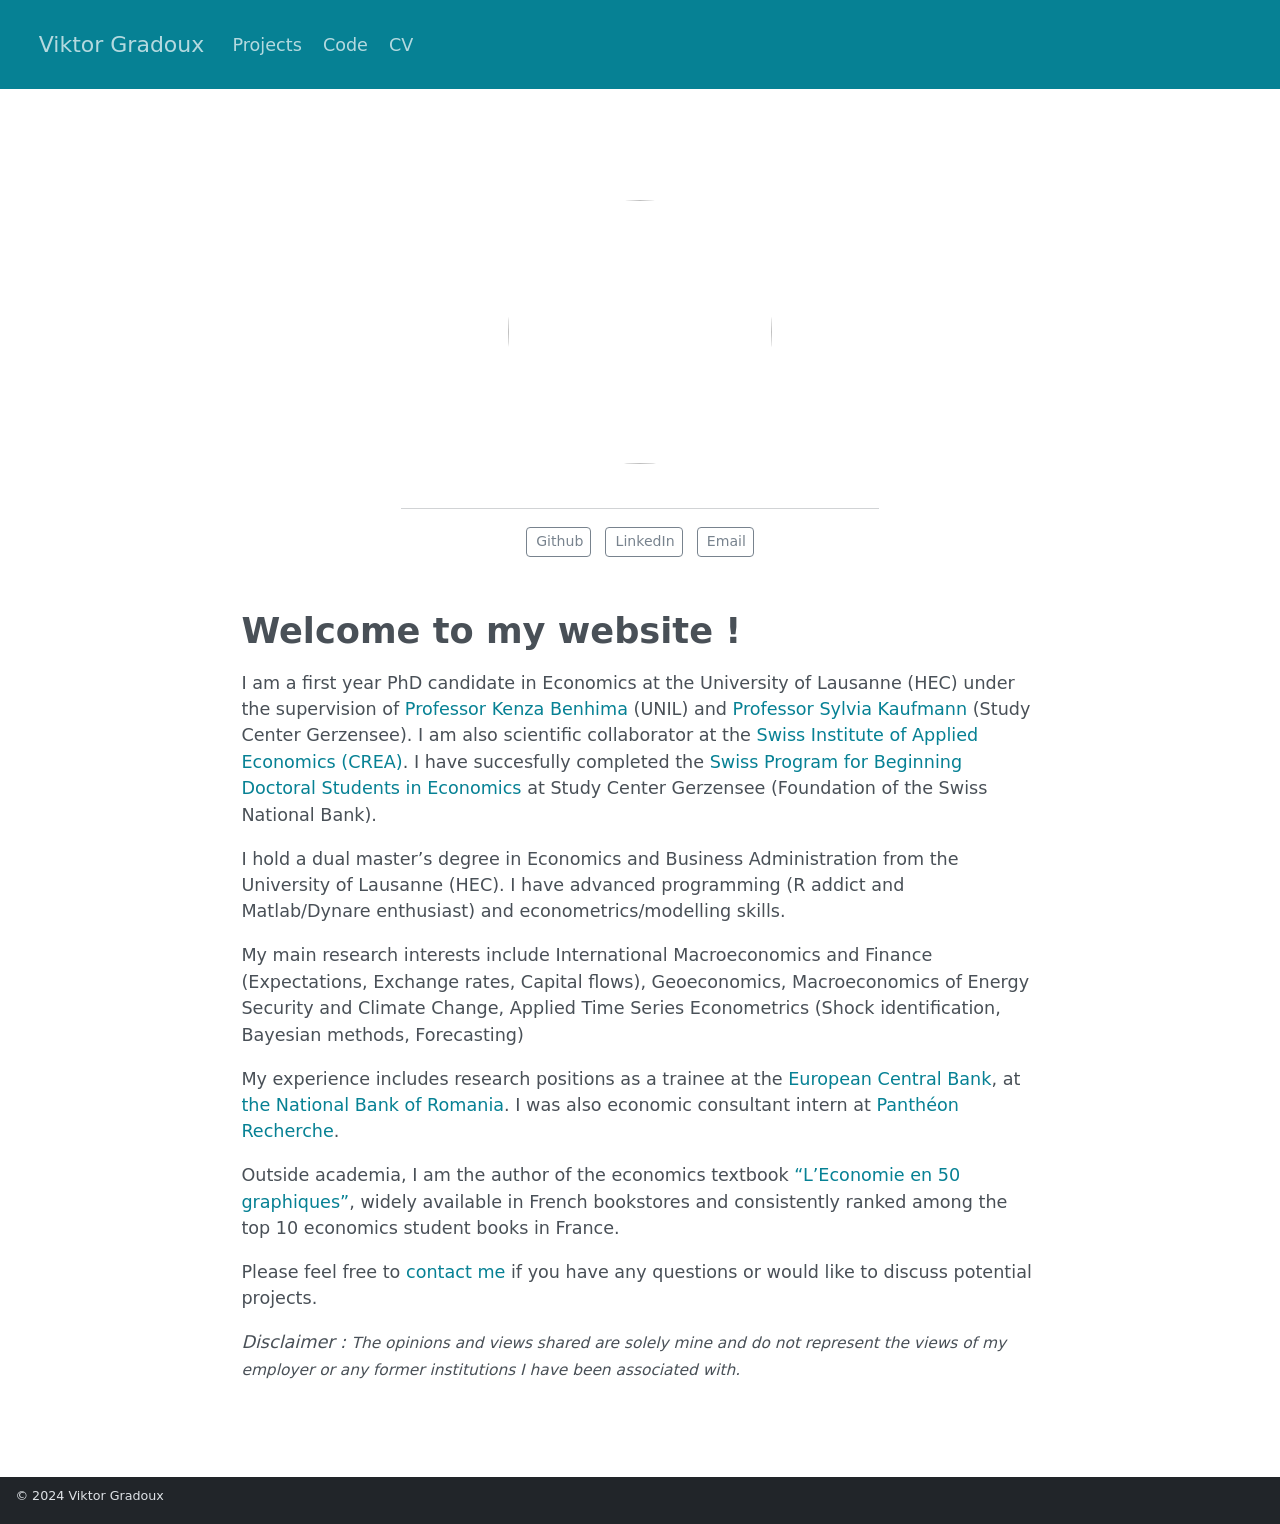
==== docs/index.html @ 08ffb367 "Update website description" ====
<!DOCTYPE html>
<html xmlns="http://www.w3.org/1999/xhtml" lang="en" xml:lang="en"><head>

<meta charset="utf-8">
<meta name="generator" content="quarto-1.5.57">

<meta name="viewport" content="width=device-width, initial-scale=1.0, user-scalable=yes">


<title>Viktor Gradoux</title>
<style>
code{white-space: pre-wrap;}
span.smallcaps{font-variant: small-caps;}
div.columns{display: flex; gap: min(4vw, 1.5em);}
div.column{flex: auto; overflow-x: auto;}
div.hanging-indent{margin-left: 1.5em; text-indent: -1.5em;}
ul.task-list{list-style: none;}
ul.task-list li input[type="checkbox"] {
  width: 0.8em;
  margin: 0 0.8em 0.2em -1em; /* quarto-specific, see https://github.com/quarto-dev/quarto-cli/issues/4556 */ 
  vertical-align: middle;
}
</style>


<script src="site_libs/quarto-nav/quarto-nav.js"></script>
<script src="site_libs/clipboard/clipboard.min.js"></script>
<script src="site_libs/quarto-search/autocomplete.umd.js"></script>
<script src="site_libs/quarto-search/fuse.min.js"></script>
<script src="site_libs/quarto-search/quarto-search.js"></script>
<meta name="quarto:offset" content="./">
<link href="./img/logo.png" rel="icon" type="image/png">
<script src="site_libs/quarto-html/quarto.js"></script>
<script src="site_libs/quarto-html/popper.min.js"></script>
<script src="site_libs/quarto-html/tippy.umd.min.js"></script>
<link href="site_libs/quarto-html/tippy.css" rel="stylesheet">
<link href="site_libs/quarto-html/quarto-syntax-highlighting.css" rel="stylesheet" id="quarto-text-highlighting-styles">
<script src="site_libs/bootstrap/bootstrap.min.js"></script>
<link href="site_libs/bootstrap/bootstrap-icons.css" rel="stylesheet">
<link href="site_libs/bootstrap/bootstrap.min.css" rel="stylesheet" id="quarto-bootstrap" data-mode="light">
<script id="quarto-search-options" type="application/json">{
  "location": "navbar",
  "copy-button": false,
  "collapse-after": 3,
  "panel-placement": "end",
  "type": "textbox",
  "limit": 50,
  "keyboard-shortcut": [
    "f",
    "/",
    "s"
  ],
  "language": {
    "search-no-results-text": "No results",
    "search-matching-documents-text": "matching documents",
    "search-copy-link-title": "Copy link to search",
    "search-hide-matches-text": "Hide additional matches",
    "search-more-match-text": "more match in this document",
    "search-more-matches-text": "more matches in this document",
    "search-clear-button-title": "Clear",
    "search-text-placeholder": "",
    "search-detached-cancel-button-title": "Cancel",
    "search-submit-button-title": "Submit",
    "search-label": "Search"
  }
}</script>


</head>

<body class="nav-fixed fullcontent">

<div id="quarto-search-results"></div>
  <header id="quarto-header" class="headroom fixed-top">
    <nav class="navbar navbar-expand-lg " data-bs-theme="dark">
      <div class="navbar-container container-fluid">
      <div class="navbar-brand-container mx-auto">
    <a href="./index.html" class="navbar-brand navbar-brand-logo">
    <img src="./img/logo.png" alt="" class="navbar-logo">
    </a>
    <a class="navbar-brand" href="./index.html">
    <span class="navbar-title">Viktor Gradoux</span>
    </a>
  </div>
            <div id="quarto-search" class="" title="Search"></div>
          <button class="navbar-toggler" type="button" data-bs-toggle="collapse" data-bs-target="#navbarCollapse" aria-controls="navbarCollapse" role="menu" aria-expanded="false" aria-label="Toggle navigation" onclick="if (window.quartoToggleHeadroom) { window.quartoToggleHeadroom(); }">
  <span class="navbar-toggler-icon"></span>
</button>
          <div class="collapse navbar-collapse" id="navbarCollapse">
            <ul class="navbar-nav navbar-nav-scroll me-auto">
  <li class="nav-item">
    <a class="nav-link" href="./projects/index.html"> 
<span class="menu-text">Projects</span></a>
  </li>  
  <li class="nav-item">
    <a class="nav-link" href="./Code/index.html"> 
<span class="menu-text">Code</span></a>
  </li>  
  <li class="nav-item">
    <a class="nav-link" href="./cv/index.html"> 
<span class="menu-text">CV</span></a>
  </li>  
</ul>
            <ul class="navbar-nav navbar-nav-scroll ms-auto">
  <li class="nav-item compact">
    <a class="nav-link" href="https://ch.linkedin.com/in/viktor-gradoux-b36a55170"> <i class="bi bi-linkedin" role="img">
</i> 
<span class="menu-text"></span></a>
  </li>  
  <li class="nav-item compact">
    <a class="nav-link" href="mailto:viktor.gradoux@hotmail.com"> <i class="bi bi-envelope" role="img" aria-label="email">
</i> 
<span class="menu-text"></span></a>
  </li>  
</ul>
          </div> <!-- /navcollapse -->
            <div class="quarto-navbar-tools">
</div>
      </div> <!-- /container-fluid -->
    </nav>
</header>
<!-- content -->
<div id="quarto-content" class="quarto-container page-columns page-rows-contents page-layout-article page-navbar">
<!-- sidebar -->
<!-- margin-sidebar -->
    
<!-- main -->
<main class="content" id="quarto-document-content">




<div class="quarto-about-jolla">
  <img src="img/my_image.jpg" class="about-image
  round " style="height: 15em; width: 15em;">
 <div id="about-block">
</div> 
  <hr class="about-sep">
   <div class="about-links">
  <a href="https://github.com/" class="about-link" rel="" target="">
    <i class="bi bi-github"></i>
     <span class="about-link-text">Github</span>
  </a>
  <a href="https://ch.linkedin.com/in/viktor-gradoux-b36a55170" class="about-link" rel="" target="">
    <i class="bi bi-linkedin"></i>
     <span class="about-link-text">LinkedIn</span>
  </a>
  <a href="mailto:viktor.gradoux@hotmail.com" class="about-link" rel="" target="">
    <i class="bi bi-envelope"></i>
     <span class="about-link-text">Email</span>
  </a>
</div>
</div>

<section id="welcome-to-my-website" class="level1">
<h1>Welcome to my website !</h1>
<p>I am a first year PhD candidate in Economics at the University of Lausanne (HEC) under the supervision of <a href="https://sites.google.com/site/benhimakenza/">Professor Kenza Benhima</a> (UNIL) and <a href="https://szgerzensee.ch/about/staff/sylvia-kaufmann">Professor Sylvia Kaufmann</a> (Study Center Gerzensee). I am also scientific collaborator at the <a href="https://www.unil.ch/crea/home.html">Swiss Institute of Applied Economics (CREA)</a>. I have succesfully completed the <a href="https://szgerzensee.ch/courses/swiss-program-for-beginning-doctoral-students-in-economics/alumni-1">Swiss Program for Beginning Doctoral Students in Economics</a> at Study Center Gerzensee (Foundation of the Swiss National Bank).</p>
<p>I hold a dual master’s degree in Economics and Business Administration from the University of Lausanne (HEC). I have advanced programming (R addict and Matlab/Dynare enthusiast) and econometrics/modelling skills.</p>
<p>My main research interests include International Macroeconomics and Finance (Expectations, Exchange rates, Capital flows), Geoeconomics, Macroeconomics of Energy Security and Climate Change, Applied Time Series Econometrics (Shock identification, Bayesian methods, Forecasting)</p>
<p>My experience includes research positions as a trainee at the <a href="https://www.ecb.europa.eu/home/html/index.en.html">European Central Bank</a>, at <a href="https://www.bnr.ro/National-Bank-of-Romania-1144-Mobile.aspx">the National Bank of Romania</a>. I was also economic consultant intern at <a href="https://www.pantheon-recherche.com/">Panthéon Recherche</a>.</p>
<p>Outside academia, I am the author of the economics textbook <a href="https://www.dunod.com/prepas-concours/economie-en-50-graphiques-pour-reussir-vos-concours">“L’Economie en 50 graphiques”</a>, widely available in French bookstores and consistently ranked among the top 10 economics student books in France.</p>
<p>Please feel free to <a href="mailto:viktor.gradoux@hotmail.com">contact me</a> if you have any questions or would like to discuss potential projects.<br>
</p>
<p><em>Disclaimer : <small>The opinions and views shared are solely mine and do not represent the views of my employer or any former institutions I have been associated with.</small></em></p><small>



</small></section><small>

</small></main><small> <!-- /main -->
<script id="quarto-html-after-body" type="application/javascript">
window.document.addEventListener("DOMContentLoaded", function (event) {
  const toggleBodyColorMode = (bsSheetEl) => {
    const mode = bsSheetEl.getAttribute("data-mode");
    const bodyEl = window.document.querySelector("body");
    if (mode === "dark") {
      bodyEl.classList.add("quarto-dark");
      bodyEl.classList.remove("quarto-light");
    } else {
      bodyEl.classList.add("quarto-light");
      bodyEl.classList.remove("quarto-dark");
    }
  }
  const toggleBodyColorPrimary = () => {
    const bsSheetEl = window.document.querySelector("link#quarto-bootstrap");
    if (bsSheetEl) {
      toggleBodyColorMode(bsSheetEl);
    }
  }
  toggleBodyColorPrimary();  
  const isCodeAnnotation = (el) => {
    for (const clz of el.classList) {
      if (clz.startsWith('code-annotation-')) {                     
        return true;
      }
    }
    return false;
  }
  const onCopySuccess = function(e) {
    // button target
    const button = e.trigger;
    // don't keep focus
    button.blur();
    // flash "checked"
    button.classList.add('code-copy-button-checked');
    var currentTitle = button.getAttribute("title");
    button.setAttribute("title", "Copied!");
    let tooltip;
    if (window.bootstrap) {
      button.setAttribute("data-bs-toggle", "tooltip");
      button.setAttribute("data-bs-placement", "left");
      button.setAttribute("data-bs-title", "Copied!");
      tooltip = new bootstrap.Tooltip(button, 
        { trigger: "manual", 
          customClass: "code-copy-button-tooltip",
          offset: [0, -8]});
      tooltip.show();    
    }
    setTimeout(function() {
      if (tooltip) {
        tooltip.hide();
        button.removeAttribute("data-bs-title");
        button.removeAttribute("data-bs-toggle");
        button.removeAttribute("data-bs-placement");
      }
      button.setAttribute("title", currentTitle);
      button.classList.remove('code-copy-button-checked');
    }, 1000);
    // clear code selection
    e.clearSelection();
  }
  const getTextToCopy = function(trigger) {
      const codeEl = trigger.previousElementSibling.cloneNode(true);
      for (const childEl of codeEl.children) {
        if (isCodeAnnotation(childEl)) {
          childEl.remove();
        }
      }
      return codeEl.innerText;
  }
  const clipboard = new window.ClipboardJS('.code-copy-button:not([data-in-quarto-modal])', {
    text: getTextToCopy
  });
  clipboard.on('success', onCopySuccess);
  if (window.document.getElementById('quarto-embedded-source-code-modal')) {
    // For code content inside modals, clipBoardJS needs to be initialized with a container option
    // TODO: Check when it could be a function (https://github.com/zenorocha/clipboard.js/issues/860)
    const clipboardModal = new window.ClipboardJS('.code-copy-button[data-in-quarto-modal]', {
      text: getTextToCopy,
      container: window.document.getElementById('quarto-embedded-source-code-modal')
    });
    clipboardModal.on('success', onCopySuccess);
  }
    var localhostRegex = new RegExp(/^(?:http|https):\/\/localhost\:?[0-9]*\//);
    var mailtoRegex = new RegExp(/^mailto:/);
      var filterRegex = new RegExp('/' + window.location.host + '/');
    var isInternal = (href) => {
        return filterRegex.test(href) || localhostRegex.test(href) || mailtoRegex.test(href);
    }
    // Inspect non-navigation links and adorn them if external
 	var links = window.document.querySelectorAll('a[href]:not(.nav-link):not(.navbar-brand):not(.toc-action):not(.sidebar-link):not(.sidebar-item-toggle):not(.pagination-link):not(.no-external):not([aria-hidden]):not(.dropdown-item):not(.quarto-navigation-tool):not(.about-link)');
    for (var i=0; i<links.length; i++) {
      const link = links[i];
      if (!isInternal(link.href)) {
        // undo the damage that might have been done by quarto-nav.js in the case of
        // links that we want to consider external
        if (link.dataset.originalHref !== undefined) {
          link.href = link.dataset.originalHref;
        }
      }
    }
  function tippyHover(el, contentFn, onTriggerFn, onUntriggerFn) {
    const config = {
      allowHTML: true,
      maxWidth: 500,
      delay: 100,
      arrow: false,
      appendTo: function(el) {
          return el.parentElement;
      },
      interactive: true,
      interactiveBorder: 10,
      theme: 'quarto',
      placement: 'bottom-start',
    };
    if (contentFn) {
      config.content = contentFn;
    }
    if (onTriggerFn) {
      config.onTrigger = onTriggerFn;
    }
    if (onUntriggerFn) {
      config.onUntrigger = onUntriggerFn;
    }
    window.tippy(el, config); 
  }
  const noterefs = window.document.querySelectorAll('a[role="doc-noteref"]');
  for (var i=0; i<noterefs.length; i++) {
    const ref = noterefs[i];
    tippyHover(ref, function() {
      // use id or data attribute instead here
      let href = ref.getAttribute('data-footnote-href') || ref.getAttribute('href');
      try { href = new URL(href).hash; } catch {}
      const id = href.replace(/^#\/?/, "");
      const note = window.document.getElementById(id);
      if (note) {
        return note.innerHTML;
      } else {
        return "";
      }
    });
  }
  const xrefs = window.document.querySelectorAll('a.quarto-xref');
  const processXRef = (id, note) => {
    // Strip column container classes
    const stripColumnClz = (el) => {
      el.classList.remove("page-full", "page-columns");
      if (el.children) {
        for (const child of el.children) {
          stripColumnClz(child);
        }
      }
    }
    stripColumnClz(note)
    if (id === null || id.startsWith('sec-')) {
      // Special case sections, only their first couple elements
      const container = document.createElement("div");
      if (note.children && note.children.length > 2) {
        container.appendChild(note.children[0].cloneNode(true));
        for (let i = 1; i < note.children.length; i++) {
          const child = note.children[i];
          if (child.tagName === "P" && child.innerText === "") {
            continue;
          } else {
            container.appendChild(child.cloneNode(true));
            break;
          }
        }
        if (window.Quarto?.typesetMath) {
          window.Quarto.typesetMath(container);
        }
        return container.innerHTML
      } else {
        if (window.Quarto?.typesetMath) {
          window.Quarto.typesetMath(note);
        }
        return note.innerHTML;
      }
    } else {
      // Remove any anchor links if they are present
      const anchorLink = note.querySelector('a.anchorjs-link');
      if (anchorLink) {
        anchorLink.remove();
      }
      if (window.Quarto?.typesetMath) {
        window.Quarto.typesetMath(note);
      }
      // TODO in 1.5, we should make sure this works without a callout special case
      if (note.classList.contains("callout")) {
        return note.outerHTML;
      } else {
        return note.innerHTML;
      }
    }
  }
  for (var i=0; i<xrefs.length; i++) {
    const xref = xrefs[i];
    tippyHover(xref, undefined, function(instance) {
      instance.disable();
      let url = xref.getAttribute('href');
      let hash = undefined; 
      if (url.startsWith('#')) {
        hash = url;
      } else {
        try { hash = new URL(url).hash; } catch {}
      }
      if (hash) {
        const id = hash.replace(/^#\/?/, "");
        const note = window.document.getElementById(id);
        if (note !== null) {
          try {
            const html = processXRef(id, note.cloneNode(true));
            instance.setContent(html);
          } finally {
            instance.enable();
            instance.show();
          }
        } else {
          // See if we can fetch this
          fetch(url.split('#')[0])
          .then(res => res.text())
          .then(html => {
            const parser = new DOMParser();
            const htmlDoc = parser.parseFromString(html, "text/html");
            const note = htmlDoc.getElementById(id);
            if (note !== null) {
              const html = processXRef(id, note);
              instance.setContent(html);
            } 
          }).finally(() => {
            instance.enable();
            instance.show();
          });
        }
      } else {
        // See if we can fetch a full url (with no hash to target)
        // This is a special case and we should probably do some content thinning / targeting
        fetch(url)
        .then(res => res.text())
        .then(html => {
          const parser = new DOMParser();
          const htmlDoc = parser.parseFromString(html, "text/html");
          const note = htmlDoc.querySelector('main.content');
          if (note !== null) {
            // This should only happen for chapter cross references
            // (since there is no id in the URL)
            // remove the first header
            if (note.children.length > 0 && note.children[0].tagName === "HEADER") {
              note.children[0].remove();
            }
            const html = processXRef(null, note);
            instance.setContent(html);
          } 
        }).finally(() => {
          instance.enable();
          instance.show();
        });
      }
    }, function(instance) {
    });
  }
      let selectedAnnoteEl;
      const selectorForAnnotation = ( cell, annotation) => {
        let cellAttr = 'data-code-cell="' + cell + '"';
        let lineAttr = 'data-code-annotation="' +  annotation + '"';
        const selector = 'span[' + cellAttr + '][' + lineAttr + ']';
        return selector;
      }
      const selectCodeLines = (annoteEl) => {
        const doc = window.document;
        const targetCell = annoteEl.getAttribute("data-target-cell");
        const targetAnnotation = annoteEl.getAttribute("data-target-annotation");
        const annoteSpan = window.document.querySelector(selectorForAnnotation(targetCell, targetAnnotation));
        const lines = annoteSpan.getAttribute("data-code-lines").split(",");
        const lineIds = lines.map((line) => {
          return targetCell + "-" + line;
        })
        let top = null;
        let height = null;
        let parent = null;
        if (lineIds.length > 0) {
            //compute the position of the single el (top and bottom and make a div)
            const el = window.document.getElementById(lineIds[0]);
            top = el.offsetTop;
            height = el.offsetHeight;
            parent = el.parentElement.parentElement;
          if (lineIds.length > 1) {
            const lastEl = window.document.getElementById(lineIds[lineIds.length - 1]);
            const bottom = lastEl.offsetTop + lastEl.offsetHeight;
            height = bottom - top;
          }
          if (top !== null && height !== null && parent !== null) {
            // cook up a div (if necessary) and position it 
            let div = window.document.getElementById("code-annotation-line-highlight");
            if (div === null) {
              div = window.document.createElement("div");
              div.setAttribute("id", "code-annotation-line-highlight");
              div.style.position = 'absolute';
              parent.appendChild(div);
            }
            div.style.top = top - 2 + "px";
            div.style.height = height + 4 + "px";
            div.style.left = 0;
            let gutterDiv = window.document.getElementById("code-annotation-line-highlight-gutter");
            if (gutterDiv === null) {
              gutterDiv = window.document.createElement("div");
              gutterDiv.setAttribute("id", "code-annotation-line-highlight-gutter");
              gutterDiv.style.position = 'absolute';
              const codeCell = window.document.getElementById(targetCell);
              const gutter = codeCell.querySelector('.code-annotation-gutter');
              gutter.appendChild(gutterDiv);
            }
            gutterDiv.style.top = top - 2 + "px";
            gutterDiv.style.height = height + 4 + "px";
          }
          selectedAnnoteEl = annoteEl;
        }
      };
      const unselectCodeLines = () => {
        const elementsIds = ["code-annotation-line-highlight", "code-annotation-line-highlight-gutter"];
        elementsIds.forEach((elId) => {
          const div = window.document.getElementById(elId);
          if (div) {
            div.remove();
          }
        });
        selectedAnnoteEl = undefined;
      };
        // Handle positioning of the toggle
    window.addEventListener(
      "resize",
      throttle(() => {
        elRect = undefined;
        if (selectedAnnoteEl) {
          selectCodeLines(selectedAnnoteEl);
        }
      }, 10)
    );
    function throttle(fn, ms) {
    let throttle = false;
    let timer;
      return (...args) => {
        if(!throttle) { // first call gets through
            fn.apply(this, args);
            throttle = true;
        } else { // all the others get throttled
            if(timer) clearTimeout(timer); // cancel #2
            timer = setTimeout(() => {
              fn.apply(this, args);
              timer = throttle = false;
            }, ms);
        }
      };
    }
      // Attach click handler to the DT
      const annoteDls = window.document.querySelectorAll('dt[data-target-cell]');
      for (const annoteDlNode of annoteDls) {
        annoteDlNode.addEventListener('click', (event) => {
          const clickedEl = event.target;
          if (clickedEl !== selectedAnnoteEl) {
            unselectCodeLines();
            const activeEl = window.document.querySelector('dt[data-target-cell].code-annotation-active');
            if (activeEl) {
              activeEl.classList.remove('code-annotation-active');
            }
            selectCodeLines(clickedEl);
            clickedEl.classList.add('code-annotation-active');
          } else {
            // Unselect the line
            unselectCodeLines();
            clickedEl.classList.remove('code-annotation-active');
          }
        });
      }
  const findCites = (el) => {
    const parentEl = el.parentElement;
    if (parentEl) {
      const cites = parentEl.dataset.cites;
      if (cites) {
        return {
          el,
          cites: cites.split(' ')
        };
      } else {
        return findCites(el.parentElement)
      }
    } else {
      return undefined;
    }
  };
  var bibliorefs = window.document.querySelectorAll('a[role="doc-biblioref"]');
  for (var i=0; i<bibliorefs.length; i++) {
    const ref = bibliorefs[i];
    const citeInfo = findCites(ref);
    if (citeInfo) {
      tippyHover(citeInfo.el, function() {
        var popup = window.document.createElement('div');
        citeInfo.cites.forEach(function(cite) {
          var citeDiv = window.document.createElement('div');
          citeDiv.classList.add('hanging-indent');
          citeDiv.classList.add('csl-entry');
          var biblioDiv = window.document.getElementById('ref-' + cite);
          if (biblioDiv) {
            citeDiv.innerHTML = biblioDiv.innerHTML;
          }
          popup.appendChild(citeDiv);
        });
        return popup.innerHTML;
      });
    }
  }
});
</script>
</small></div><small> <!-- /content -->
<footer class="footer">
  <div class="nav-footer">
    <div class="nav-footer-left">
<p><span class="faux-block">© 2024 Viktor Gradoux</span></p>
</div>   
    <div class="nav-footer-center">
      &nbsp;
    </div>
    <div class="nav-footer-right">
      &nbsp;
    </div>
  </div>
</footer>




</small></body></html>
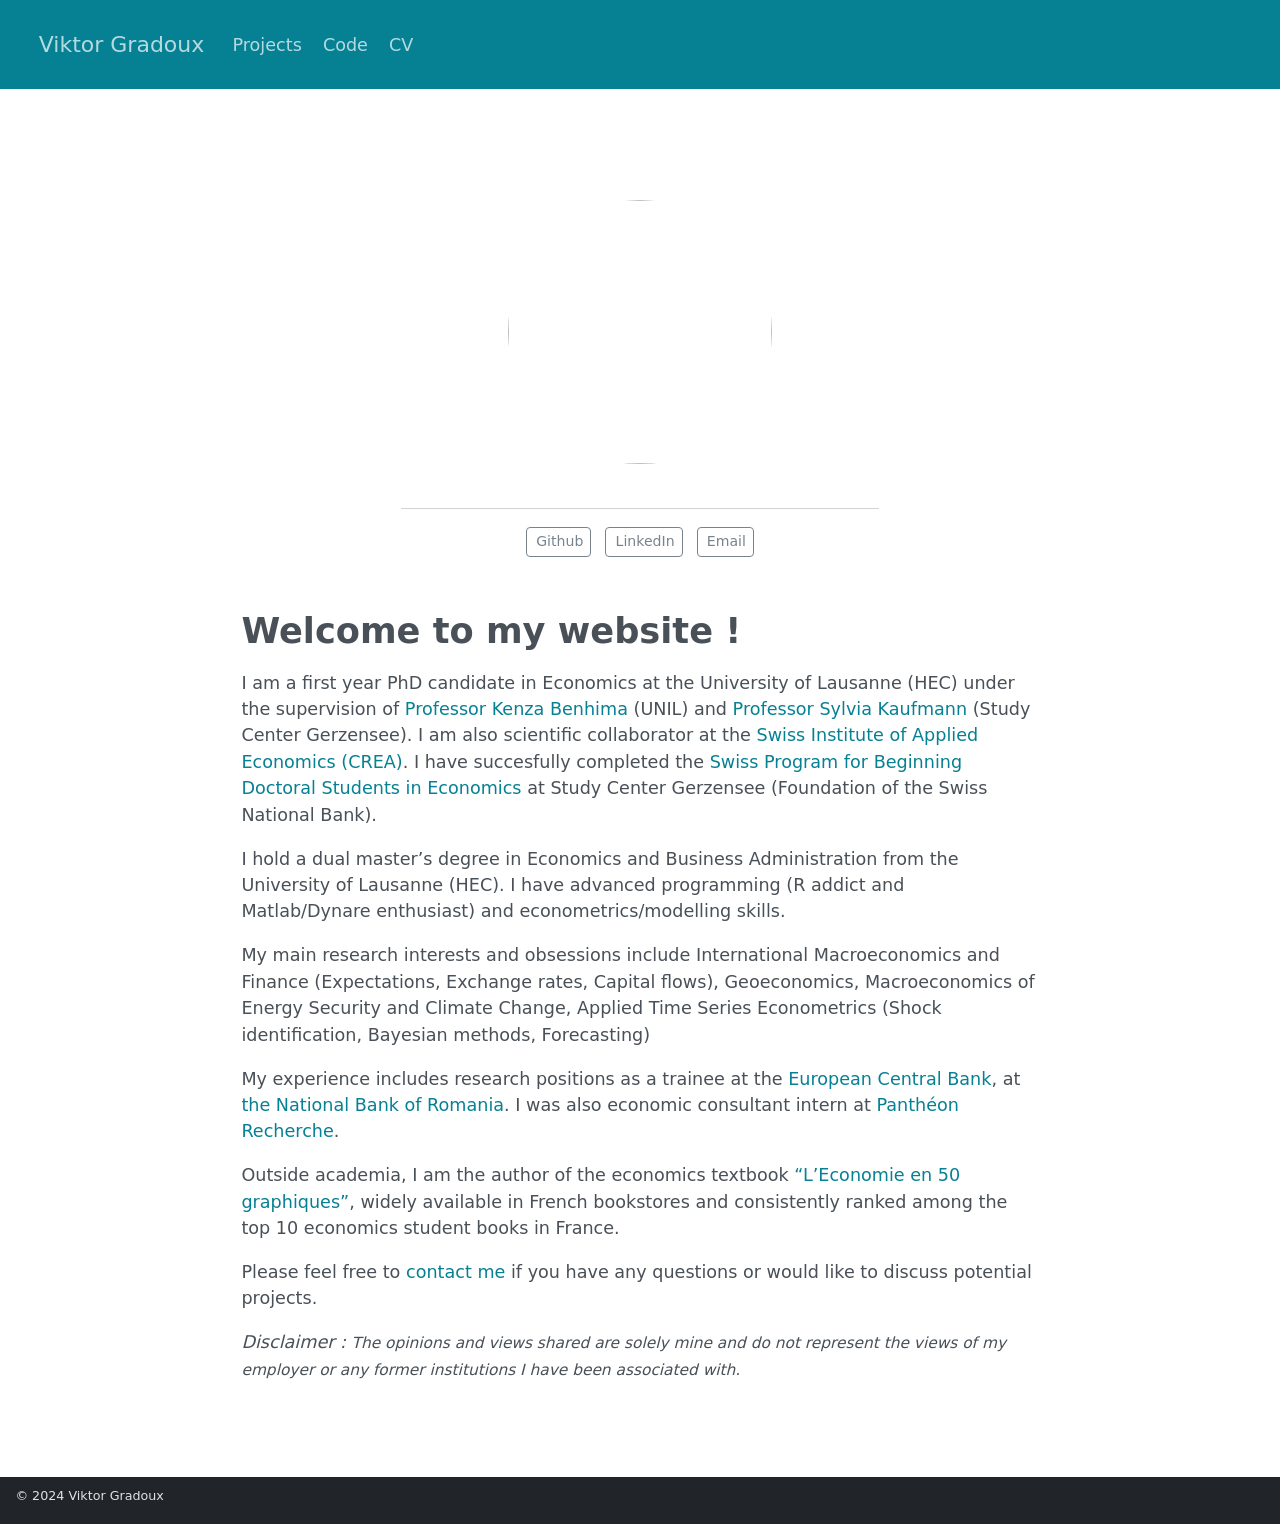
==== commit 63b1731e: "New picture" ====
--- a/docs/index.html
+++ b/docs/index.html
@@ -156,7 +156,7 @@
 <h1>Welcome to my website !</h1>
 <p>I am a first year PhD candidate in Economics at the University of Lausanne (HEC) under the supervision of <a href="https://sites.google.com/site/benhimakenza/">Professor Kenza Benhima</a> (UNIL) and <a href="https://szgerzensee.ch/about/staff/sylvia-kaufmann">Professor Sylvia Kaufmann</a> (Study Center Gerzensee). I am also scientific collaborator at the <a href="https://www.unil.ch/crea/home.html">Swiss Institute of Applied Economics (CREA)</a>. I have succesfully completed the <a href="https://szgerzensee.ch/courses/swiss-program-for-beginning-doctoral-students-in-economics/alumni-1">Swiss Program for Beginning Doctoral Students in Economics</a> at Study Center Gerzensee (Foundation of the Swiss National Bank).</p>
 <p>I hold a dual master’s degree in Economics and Business Administration from the University of Lausanne (HEC). I have advanced programming (R addict and Matlab/Dynare enthusiast) and econometrics/modelling skills.</p>
-<p>My main research interests include International Macroeconomics and Finance (Expectations, Exchange rates, Capital flows), Geoeconomics, Macroeconomics of Energy Security and Climate Change, Applied Time Series Econometrics (Shock identification, Bayesian methods, Forecasting)</p>
+<p>My main research interests and obsessions include International Macroeconomics and Finance (Expectations, Exchange rates, Capital flows), Geoeconomics, Macroeconomics of Energy Security and Climate Change, Applied Time Series Econometrics (Shock identification, Bayesian methods, Forecasting)</p>
 <p>My experience includes research positions as a trainee at the <a href="https://www.ecb.europa.eu/home/html/index.en.html">European Central Bank</a>, at <a href="https://www.bnr.ro/National-Bank-of-Romania-1144-Mobile.aspx">the National Bank of Romania</a>. I was also economic consultant intern at <a href="https://www.pantheon-recherche.com/">Panthéon Recherche</a>.</p>
 <p>Outside academia, I am the author of the economics textbook <a href="https://www.dunod.com/prepas-concours/economie-en-50-graphiques-pour-reussir-vos-concours">“L’Economie en 50 graphiques”</a>, widely available in French bookstores and consistently ranked among the top 10 economics student books in France.</p>
 <p>Please feel free to <a href="mailto:viktor.gradoux@hotmail.com">contact me</a> if you have any questions or would like to discuss potential projects.<br>
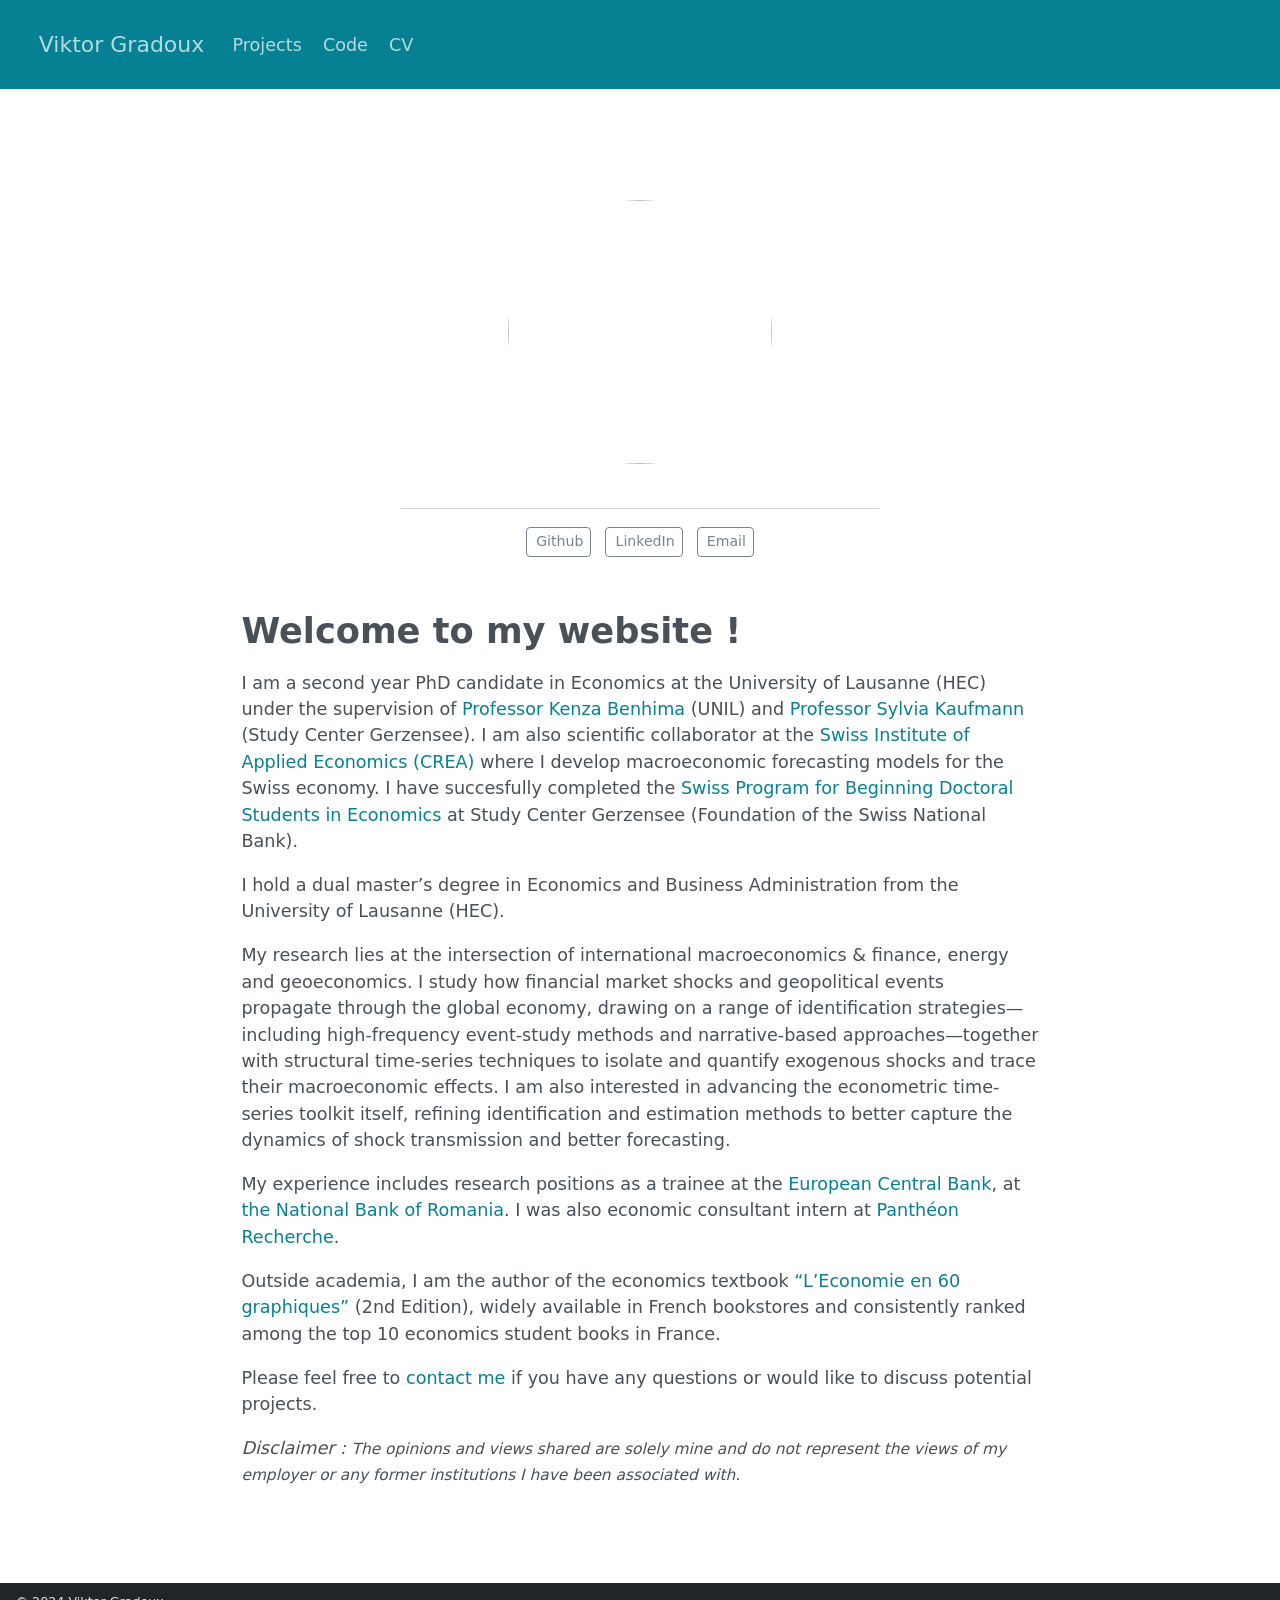
==== commit a47083d9: "Updates_23_08" ====
--- a/docs/index.html
+++ b/docs/index.html
@@ -154,12 +154,12 @@
 
 <section id="welcome-to-my-website" class="level1">
 <h1>Welcome to my website !</h1>
-<p>I am a first year PhD candidate in Economics at the University of Lausanne (HEC) under the supervision of <a href="https://sites.google.com/site/benhimakenza/">Professor Kenza Benhima</a> (UNIL) and <a href="https://szgerzensee.ch/about/staff/sylvia-kaufmann">Professor Sylvia Kaufmann</a> (Study Center Gerzensee). I am also scientific collaborator at the <a href="https://www.unil.ch/crea/home.html">Swiss Institute of Applied Economics (CREA)</a>. I have succesfully completed the <a href="https://szgerzensee.ch/courses/swiss-program-for-beginning-doctoral-students-in-economics/alumni-1">Swiss Program for Beginning Doctoral Students in Economics</a> at Study Center Gerzensee (Foundation of the Swiss National Bank).</p>
-<p>I hold a dual master’s degree in Economics and Business Administration from the University of Lausanne (HEC). I have advanced programming (R addict and Matlab/Dynare enthusiast) and econometrics/modelling skills.</p>
-<p>My main research interests and obsessions include International Macroeconomics and Finance (Expectations, Exchange rates, Capital flows), Geoeconomics, Macroeconomics of Energy Security and Climate Change, Applied Time Series Econometrics (Shock identification, Bayesian methods, Forecasting)</p>
+<p>I am a second year PhD candidate in Economics at the University of Lausanne (HEC) under the supervision of <a href="https://sites.google.com/site/benhimakenza/">Professor Kenza Benhima</a> (UNIL) and <a href="https://szgerzensee.ch/about/staff/sylvia-kaufmann">Professor Sylvia Kaufmann</a> (Study Center Gerzensee). I am also scientific collaborator at the <a href="https://www.unil.ch/crea/home.html">Swiss Institute of Applied Economics (CREA)</a> where I develop macroeconomic forecasting models for the Swiss economy. I have succesfully completed the <a href="https://szgerzensee.ch/courses/swiss-program-for-beginning-doctoral-students-in-economics/alumni-1">Swiss Program for Beginning Doctoral Students in Economics</a> at Study Center Gerzensee (Foundation of the Swiss National Bank).</p>
+<p>I hold a dual master’s degree in Economics and Business Administration from the University of Lausanne (HEC).</p>
+<p>My research lies at the intersection of international macroeconomics &amp; finance, energy and geoeconomics. I study how financial market shocks and geopolitical events propagate through the global economy, drawing on a range of identification strategies—including high-frequency event-study methods and narrative-based approaches—together with structural time-series techniques to isolate and quantify exogenous shocks and trace their macroeconomic effects. I am also interested in advancing the econometric time-series toolkit itself, refining identification and estimation methods to better capture the dynamics of shock transmission and better forecasting.</p>
 <p>My experience includes research positions as a trainee at the <a href="https://www.ecb.europa.eu/home/html/index.en.html">European Central Bank</a>, at <a href="https://www.bnr.ro/National-Bank-of-Romania-1144-Mobile.aspx">the National Bank of Romania</a>. I was also economic consultant intern at <a href="https://www.pantheon-recherche.com/">Panthéon Recherche</a>.</p>
-<p>Outside academia, I am the author of the economics textbook <a href="https://www.dunod.com/prepas-concours/economie-en-50-graphiques-pour-reussir-vos-concours">“L’Economie en 50 graphiques”</a>, widely available in French bookstores and consistently ranked among the top 10 economics student books in France.</p>
-<p>Please feel free to <a href="mailto:viktor.gradoux@hotmail.com">contact me</a> if you have any questions or would like to discuss potential projects.<br>
+<p>Outside academia, I am the author of the economics textbook <a href="https://www.dunod.com/prepas-concours/economie-en-60-graphiques-pour-reussir-vos-concours">“L’Economie en 60 graphiques”</a> (2nd Edition), widely available in French bookstores and consistently ranked among the top 10 economics student books in France.</p>
+<p>Please feel free to <a href="mailto:viktor.gradoux@unil.ch">contact me</a> if you have any questions or would like to discuss potential projects.<br>
 </p>
 <p><em>Disclaimer : <small>The opinions and views shared are solely mine and do not represent the views of my employer or any former institutions I have been associated with.</small></em></p><small>
 
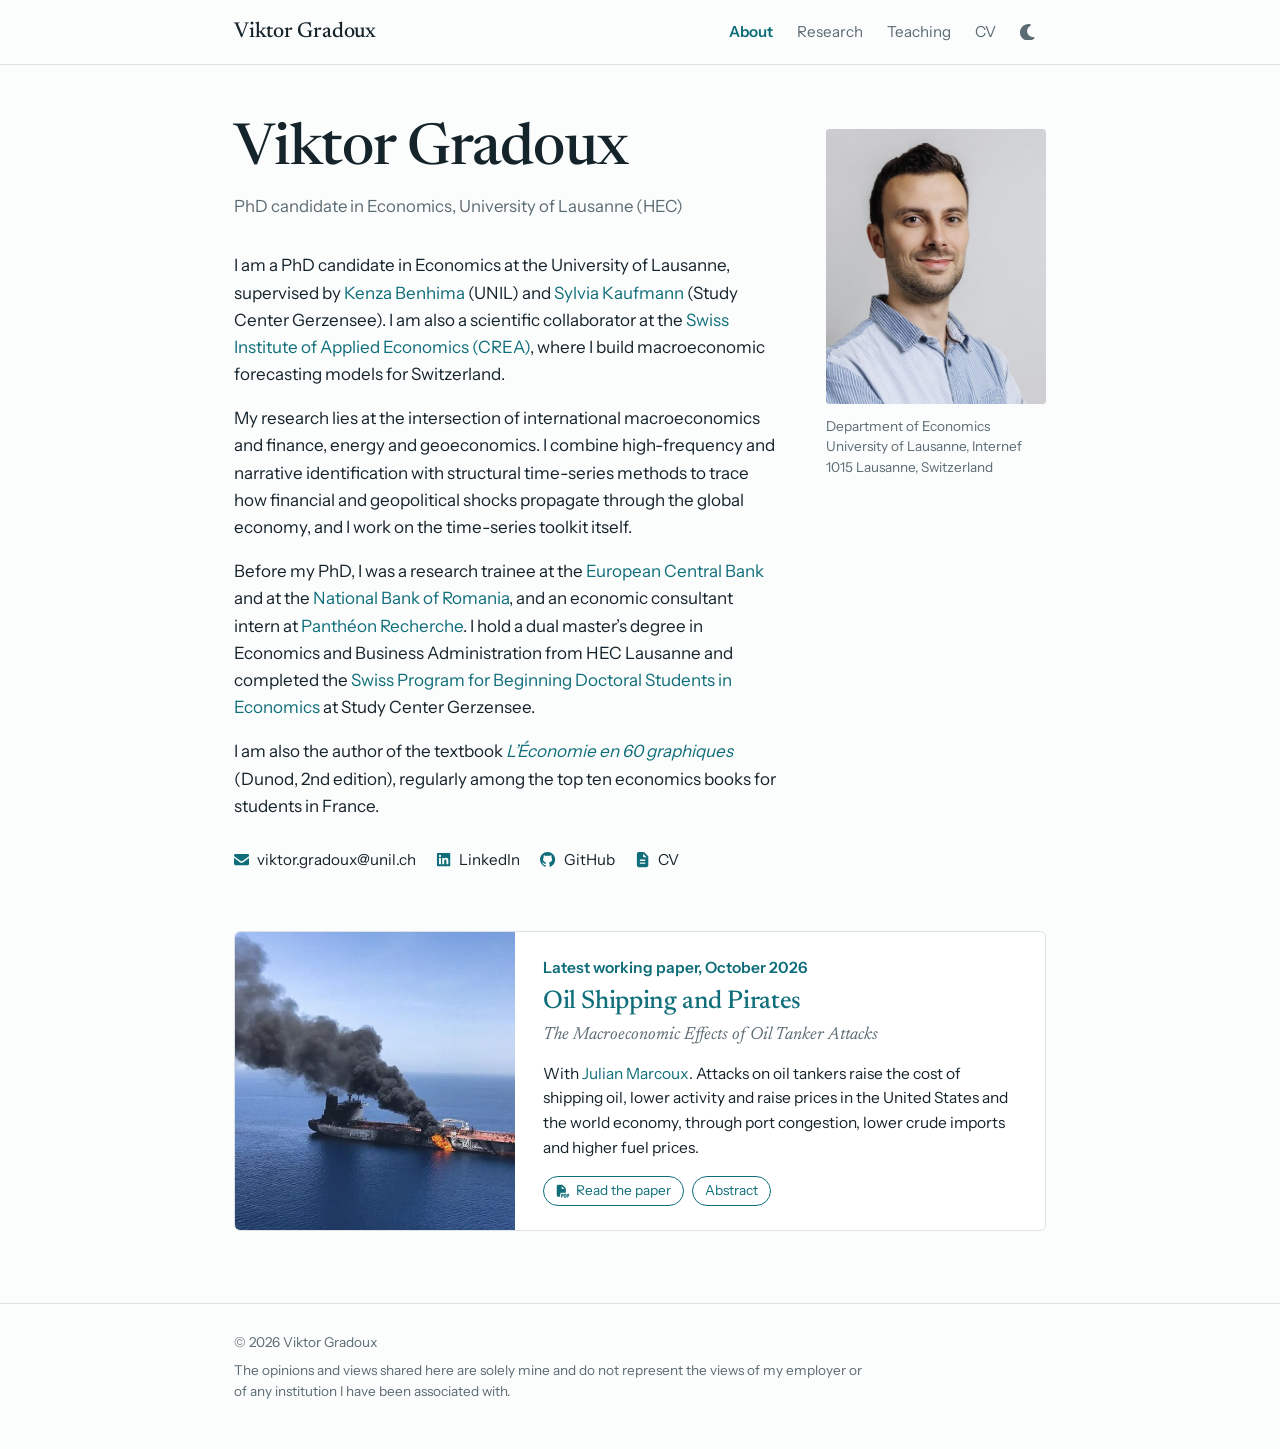
==== commit 0d3080e2: "Add built website" ====
--- a/docs/index.html
+++ b/docs/index.html
@@ -6,6 +6,7 @@
 
 <meta name="viewport" content="width=device-width, initial-scale=1.0, user-scalable=yes">
 
+<meta name="description" content="Viktor Gradoux, PhD candidate in Economics at the University of Lausanne: international macroeconomics, energy and geoeconomics.">
 
 <title>Viktor Gradoux</title>
 <style>
@@ -20,583 +21,94 @@
   margin: 0 0.8em 0.2em -1em; /* quarto-specific, see https://github.com/quarto-dev/quarto-cli/issues/4556 */ 
   vertical-align: middle;
 }
+.display.math{display: block; text-align: center; margin: 0.5rem auto;}
 </style>
 
 
-<script src="site_libs/quarto-nav/quarto-nav.js"></script>
-<script src="site_libs/clipboard/clipboard.min.js"></script>
-<script src="site_libs/quarto-search/autocomplete.umd.js"></script>
-<script src="site_libs/quarto-search/fuse.min.js"></script>
-<script src="site_libs/quarto-search/quarto-search.js"></script>
-<meta name="quarto:offset" content="./">
-<link href="./img/logo.png" rel="icon" type="image/png">
-<script src="site_libs/quarto-html/quarto.js"></script>
-<script src="site_libs/quarto-html/popper.min.js"></script>
-<script src="site_libs/quarto-html/tippy.umd.min.js"></script>
-<link href="site_libs/quarto-html/tippy.css" rel="stylesheet">
-<link href="site_libs/quarto-html/quarto-syntax-highlighting.css" rel="stylesheet" id="quarto-text-highlighting-styles">
-<script src="site_libs/bootstrap/bootstrap.min.js"></script>
-<link href="site_libs/bootstrap/bootstrap-icons.css" rel="stylesheet">
-<link href="site_libs/bootstrap/bootstrap.min.css" rel="stylesheet" id="quarto-bootstrap" data-mode="light">
-<script id="quarto-search-options" type="application/json">{
-  "location": "navbar",
-  "copy-button": false,
-  "collapse-after": 3,
-  "panel-placement": "end",
-  "type": "textbox",
-  "limit": 50,
-  "keyboard-shortcut": [
-    "f",
-    "/",
-    "s"
-  ],
-  "language": {
-    "search-no-results-text": "No results",
-    "search-matching-documents-text": "matching documents",
-    "search-copy-link-title": "Copy link to search",
-    "search-hide-matches-text": "Hide additional matches",
-    "search-more-match-text": "more match in this document",
-    "search-more-matches-text": "more matches in this document",
-    "search-clear-button-title": "Clear",
-    "search-text-placeholder": "",
-    "search-detached-cancel-button-title": "Cancel",
-    "search-submit-button-title": "Submit",
-    "search-label": "Search"
-  }
-}</script>
+<link rel="icon" href="assets/img/favicon.svg" type="image/svg+xml">
+<link rel="preload" href="assets/fonts/newsreader-latin-standard-normal.woff2" as="font" type="font/woff2" crossorigin="">
+<link rel="stylesheet" href="assets/css/style.css">
+<script src="assets/js/site.js"></script>
 
 
 </head>
 
-<body class="nav-fixed fullcontent">
+<body>
 
-<div id="quarto-search-results"></div>
-  <header id="quarto-header" class="headroom fixed-top">
-    <nav class="navbar navbar-expand-lg " data-bs-theme="dark">
-      <div class="navbar-container container-fluid">
-      <div class="navbar-brand-container mx-auto">
-    <a href="./index.html" class="navbar-brand navbar-brand-logo">
-    <img src="./img/logo.png" alt="" class="navbar-logo">
-    </a>
-    <a class="navbar-brand" href="./index.html">
-    <span class="navbar-title">Viktor Gradoux</span>
-    </a>
-  </div>
-            <div id="quarto-search" class="" title="Search"></div>
-          <button class="navbar-toggler" type="button" data-bs-toggle="collapse" data-bs-target="#navbarCollapse" aria-controls="navbarCollapse" role="menu" aria-expanded="false" aria-label="Toggle navigation" onclick="if (window.quartoToggleHeadroom) { window.quartoToggleHeadroom(); }">
-  <span class="navbar-toggler-icon"></span>
-</button>
-          <div class="collapse navbar-collapse" id="navbarCollapse">
-            <ul class="navbar-nav navbar-nav-scroll me-auto">
-  <li class="nav-item">
-    <a class="nav-link" href="./projects/index.html"> 
-<span class="menu-text">Projects</span></a>
-  </li>  
-  <li class="nav-item">
-    <a class="nav-link" href="./Code/index.html"> 
-<span class="menu-text">Code</span></a>
-  </li>  
-  <li class="nav-item">
-    <a class="nav-link" href="./cv/index.html"> 
-<span class="menu-text">CV</span></a>
-  </li>  
-</ul>
-            <ul class="navbar-nav navbar-nav-scroll ms-auto">
-  <li class="nav-item compact">
-    <a class="nav-link" href="https://ch.linkedin.com/in/viktor-gradoux-b36a55170"> <i class="bi bi-linkedin" role="img">
-</i> 
-<span class="menu-text"></span></a>
-  </li>  
-  <li class="nav-item compact">
-    <a class="nav-link" href="mailto:viktor.gradoux@hotmail.com"> <i class="bi bi-envelope" role="img" aria-label="email">
-</i> 
-<span class="menu-text"></span></a>
-  </li>  
-</ul>
-          </div> <!-- /navcollapse -->
-            <div class="quarto-navbar-tools">
-</div>
-      </div> <!-- /container-fluid -->
-    </nav>
-</header>
-<!-- content -->
-<div id="quarto-content" class="quarto-container page-columns page-rows-contents page-layout-article page-navbar">
-<!-- sidebar -->
-<!-- margin-sidebar -->
-    
-<!-- main -->
-<main class="content" id="quarto-document-content">
+<!-- Site header and menu, shared by every page. Add a page to the menu here. -->
+  <header class="site-header">
+    <div class="wrap">
+      <a class="site-name" href="index.html">Viktor Gradoux</a>
+      <button class="icon-btn menu-btn" id="menu-toggle" aria-label="Open menu" aria-expanded="false" aria-controls="site-nav"><svg class="ico" aria-hidden="true" focusable="false" xmlns="http://www.w3.org/2000/svg" viewbox="0 0 448 512"><path fill="currentColor" d="M0 96C0 78.3 14.3 64 32 64l384 0c17.7 0 32 14.3 32 32s-14.3 32-32 32L32 128C14.3 128 0 113.7 0 96zM0 256c0-17.7 14.3-32 32-32l384 0c17.7 0 32 14.3 32 32s-14.3 32-32 32L32 288c-17.7 0-32-14.3-32-32zM448 416c0 17.7-14.3 32-32 32L32 448c-17.7 0-32-14.3-32-32s14.3-32 32-32l384 0c17.7 0 32 14.3 32 32z"></path></svg></button>
+      <nav class="nav" id="site-nav" aria-label="Main">
+        <a href="index.html">About</a>
+        <a href="research.html">Research</a>
+        <a href="teaching.html">Teaching</a>
+        <a href="cv.html">CV</a>
+        <button class="icon-btn" id="theme-toggle" aria-label="Switch theme"><svg class="ico" aria-hidden="true" focusable="false" xmlns="http://www.w3.org/2000/svg" viewbox="0 0 512 512"><path fill="currentColor" d="M256 0C114.6 0 0 114.6 0 256S114.6 512 256 512c68.8 0 131.3-27.2 177.3-71.4 7.3-7 9.4-17.9 5.3-27.1s-13.7-14.9-23.8-14.1c-4.9 .4-9.8 .6-14.8 .6-101.6 0-184-82.4-184-184 0-72.1 41.5-134.6 102.1-164.8 9.1-4.5 14.3-14.3 13.1-24.4S322.6 8.5 312.7 6.3C294.4 2.2 275.4 0 256 0z"></path></svg></button>
+      </nav>
+    </div>
+  </header>
+
+  <main>
+    <div class="wrap">
 
 
 
 
-<div class="quarto-about-jolla">
-  <img src="img/my_image.jpg" class="about-image
-  round " style="height: 15em; width: 15em;">
- <div id="about-block">
-</div> 
-  <hr class="about-sep">
-   <div class="about-links">
-  <a href="https://github.com/" class="about-link" rel="" target="">
-    <i class="bi bi-github"></i>
-     <span class="about-link-text">Github</span>
-  </a>
-  <a href="https://ch.linkedin.com/in/viktor-gradoux-b36a55170" class="about-link" rel="" target="">
-    <i class="bi bi-linkedin"></i>
-     <span class="about-link-text">LinkedIn</span>
-  </a>
-  <a href="mailto:viktor.gradoux@hotmail.com" class="about-link" rel="" target="">
-    <i class="bi bi-envelope"></i>
-     <span class="about-link-text">Email</span>
-  </a>
+      <div class="about">
+        <div class="about-head">
+          <h1 class="about-name">Viktor Gradoux</h1>
+          <p class="about-role">PhD candidate in Economics, University of Lausanne (HEC)</p>
+        </div>
+        <div class="about-text">
+<!-- Biography: plain Markdown, edit freely. -->
+<div class="bio">
+<p>I am a PhD candidate in Economics at the University of Lausanne, supervised by <a href="https://sites.google.com/site/benhimakenza/">Kenza Benhima</a> (UNIL) and <a href="https://szgerzensee.ch/about/staff/sylvia-kaufmann">Sylvia Kaufmann</a> (Study Center Gerzensee). I am also a scientific collaborator at the <a href="https://www.unil.ch/crea/fr/home/menuinst/a-propos/nos-membres.html">Swiss Institute of Applied Economics (CREA)</a>, where I build macroeconomic forecasting models for Switzerland.</p>
+<p>My research lies at the intersection of international macroeconomics and finance, energy and geoeconomics. I combine high-frequency and narrative identification with structural time-series methods to trace how financial and geopolitical shocks propagate through the global economy, and I work on the time-series toolkit itself.</p>
+<p>Before my PhD, I was a research trainee at the <a href="https://www.ecb.europa.eu/home/html/index.en.html">European Central Bank</a> and at the <a href="https://www.bnr.ro/National-Bank-of-Romania-1144-Mobile.aspx">National Bank of Romania</a>, and an economic consultant intern at <a href="https://www.pantheon-recherche.com/">Panthéon Recherche</a>. I hold a dual master’s degree in Economics and Business Administration from HEC Lausanne and completed the <a href="https://szgerzensee.ch/courses/swiss-program-for-beginning-doctoral-students-in-economics/alumni-1">Swiss Program for Beginning Doctoral Students in Economics</a> at Study Center Gerzensee.</p>
+<p>I am also the author of the textbook <a href="https://www.dunod.com/prepas-concours/economie-en-60-graphiques-pour-reussir-vos-concours"><em>L’Économie en 60 graphiques</em></a> (Dunod, 2nd edition), regularly among the top ten economics books for students in France.</p>
 </div>
-</div>
+          <ul class="links">
+            <li><a href="mailto:viktor.gradoux@unil.ch"><svg class="ico" aria-hidden="true" focusable="false" xmlns="http://www.w3.org/2000/svg" viewbox="0 0 512 512"><path fill="currentColor" d="M48 64c-26.5 0-48 21.5-48 48 0 15.1 7.1 29.3 19.2 38.4l208 156c17.1 12.8 40.5 12.8 57.6 0l208-156c12.1-9.1 19.2-23.3 19.2-38.4 0-26.5-21.5-48-48-48L48 64zM0 196L0 384c0 35.3 28.7 64 64 64l384 0c35.3 0 64-28.7 64-64l0-188-198.4 148.8c-34.1 25.6-81.1 25.6-115.2 0L0 196z"></path></svg>viktor.gradoux@unil.ch</a></li>
+            <li><a href="https://ch.linkedin.com/in/viktor-gradoux-b36a55170"><svg class="ico" aria-hidden="true" focusable="false" xmlns="http://www.w3.org/2000/svg" viewbox="0 0 448 512"><path fill="currentColor" d="M416 32L31.9 32C14.3 32 0 46.5 0 64.3L0 447.7C0 465.5 14.3 480 31.9 480L416 480c17.6 0 32-14.5 32-32.3l0-383.4C448 46.5 433.6 32 416 32zM135.4 416l-66.4 0 0-213.8 66.5 0 0 213.8-.1 0zM102.2 96a38.5 38.5 0 1 1 0 77 38.5 38.5 0 1 1 0-77zM384.3 416l-66.4 0 0-104c0-24.8-.5-56.7-34.5-56.7-34.6 0-39.9 27-39.9 54.9l0 105.8-66.4 0 0-213.8 63.7 0 0 29.2 .9 0c8.9-16.8 30.6-34.5 62.9-34.5 67.2 0 79.7 44.3 79.7 101.9l0 117.2z"></path></svg>LinkedIn</a></li>
+            <li><a href="https://github.com/viktor-gradoux"><svg class="ico" aria-hidden="true" focusable="false" xmlns="http://www.w3.org/2000/svg" viewbox="0 0 512 512"><path fill="currentColor" d="M216.5 362.5c-66-8-112.5-55.5-112.5-117 0-25 9-52 24-70-6.5-16.5-5.5-51.5 2-66 20-2.5 47 8 63 22.5 19-6 39-9 63.5-9s44.5 3 62.5 8.5c15.5-14 43-24.5 63-22 7 13.5 8 48.5 1.5 65.5 16 19 24.5 44.5 24.5 70.5 0 61.5-46.5 108-113.5 116.5 17 11 28.5 35 28.5 62.5l0 52C323 491.5 335.5 500 350.5 494 441 459.5 512 369 512 257 512 115.5 397 0 255.5 0S0 115.5 0 257c0 111 70.5 203 165.5 237.5 13.5 5 26.5-4 26.5-17.5l0-40c-7 3-16 5-24 5-33 0-52.5-18-66.5-51.5-5.5-13.5-11.5-21.5-23-23-6-.5-8-3-8-6 0-6 10-10.5 20-10.5 14.5 0 27 9 40 27.5 10 14.5 20.5 21 33 21s20.5-4.5 32-16c8.5-8.5 15-16 21-21z"></path></svg>GitHub</a></li>
+            <li><a href="cv.html"><svg class="ico" aria-hidden="true" focusable="false" xmlns="http://www.w3.org/2000/svg" viewbox="0 0 384 512"><path fill="currentColor" d="M0 64C0 28.7 28.7 0 64 0L213.5 0c17 0 33.3 6.7 45.3 18.7L365.3 125.3c12 12 18.7 28.3 18.7 45.3L384 448c0 35.3-28.7 64-64 64L64 512c-35.3 0-64-28.7-64-64L0 64zm208-5.5l0 93.5c0 13.3 10.7 24 24 24L325.5 176 208 58.5zM120 256c-13.3 0-24 10.7-24 24s10.7 24 24 24l144 0c13.3 0 24-10.7 24-24s-10.7-24-24-24l-144 0zm0 96c-13.3 0-24 10.7-24 24s10.7 24 24 24l144 0c13.3 0 24-10.7 24-24s-10.7-24-24-24l-144 0z"></path></svg>CV</a></li>
+          </ul>
+        </div>
+        <div class="portrait">
+          <figure>
+            <img src="assets/img/viktor-gradoux.jpg" alt="Portrait of Viktor Gradoux" width="560" height="700">
+            <figcaption>Department of Economics<br>University of Lausanne, Internef<br>1015 Lausanne, Switzerland</figcaption>
+          </figure>
+        </div>
+      </div>
 
-<section id="welcome-to-my-website" class="level1">
-<h1>Welcome to my website !</h1>
-<p>I am a second year PhD candidate in Economics at the University of Lausanne (HEC) under the supervision of <a href="https://sites.google.com/site/benhimakenza/">Professor Kenza Benhima</a> (UNIL) and <a href="https://szgerzensee.ch/about/staff/sylvia-kaufmann">Professor Sylvia Kaufmann</a> (Study Center Gerzensee). I am also scientific collaborator at the <a href="https://www.unil.ch/crea/home.html">Swiss Institute of Applied Economics (CREA)</a> where I develop macroeconomic forecasting models for the Swiss economy. I have succesfully completed the <a href="https://szgerzensee.ch/courses/swiss-program-for-beginning-doctoral-students-in-economics/alumni-1">Swiss Program for Beginning Doctoral Students in Economics</a> at Study Center Gerzensee (Foundation of the Swiss National Bank).</p>
-<p>I hold a dual master’s degree in Economics and Business Administration from the University of Lausanne (HEC).</p>
-<p>My research lies at the intersection of international macroeconomics &amp; finance, energy and geoeconomics. I study how financial market shocks and geopolitical events propagate through the global economy, drawing on a range of identification strategies—including high-frequency event-study methods and narrative-based approaches—together with structural time-series techniques to isolate and quantify exogenous shocks and trace their macroeconomic effects. I am also interested in advancing the econometric time-series toolkit itself, refining identification and estimation methods to better capture the dynamics of shock transmission and better forecasting.</p>
-<p>My experience includes research positions as a trainee at the <a href="https://www.ecb.europa.eu/home/html/index.en.html">European Central Bank</a>, at <a href="https://www.bnr.ro/National-Bank-of-Romania-1144-Mobile.aspx">the National Bank of Romania</a>. I was also economic consultant intern at <a href="https://www.pantheon-recherche.com/">Panthéon Recherche</a>.</p>
-<p>Outside academia, I am the author of the economics textbook <a href="https://www.dunod.com/prepas-concours/economie-en-60-graphiques-pour-reussir-vos-concours">“L’Economie en 60 graphiques”</a> (2nd Edition), widely available in French bookstores and consistently ranked among the top 10 economics student books in France.</p>
-<p>Please feel free to <a href="mailto:viktor.gradoux@unil.ch">contact me</a> if you have any questions or would like to discuss potential projects.<br>
-</p>
-<p><em>Disclaimer : <small>The opinions and views shared are solely mine and do not represent the views of my employer or any former institutions I have been associated with.</small></em></p><small>
+      <section class="featured" aria-labelledby="featured-title">
+        <img src="assets/img/oil-tanker.jpg" alt="An oil tanker on fire at sea, with black smoke rising" loading="lazy">
+        <div class="featured-body">
+          <p class="featured-kicker">Latest working paper, October 2026</p>
+          <h2 id="featured-title"><a href="research.html#oil-shipping">Oil Shipping and Pirates</a></h2>
+          <p class="subtitle">The Macroeconomic Effects of Oil Tanker Attacks</p>
+          <p>With <a href="https://julianmarcoux.github.io/">Julian Marcoux</a>. Attacks on oil tankers raise the cost of shipping oil, lower activity and raise prices in the United States and the world economy, through port congestion, lower crude imports and higher fuel prices.</p>
+          <div class="pub-actions">
+            <a class="btn" href="assets/files/Gradoux_Marcoux_Oil_Shipping_and_Pirates.pdf"><svg class="ico" aria-hidden="true" focusable="false" xmlns="http://www.w3.org/2000/svg" viewbox="0 0 576 512"><path fill="currentColor" d="M96 0C60.7 0 32 28.7 32 64l0 384c0 35.3 28.7 64 64 64l80 0 0-112c0-35.3 28.7-64 64-64l176 0 0-165.5c0-17-6.7-33.3-18.7-45.3L290.7 18.7C278.7 6.7 262.5 0 245.5 0L96 0zM357.5 176L264 176c-13.3 0-24-10.7-24-24L240 58.5 357.5 176zM240 380c-11 0-20 9-20 20l0 128c0 11 9 20 20 20s20-9 20-20l0-28 12 0c33.1 0 60-26.9 60-60s-26.9-60-60-60l-32 0zm32 80l-12 0 0-40 12 0c11 0 20 9 20 20s-9 20-20 20zm96-80c-11 0-20 9-20 20l0 128c0 11 9 20 20 20l32 0c28.7 0 52-23.3 52-52l0-64c0-28.7-23.3-52-52-52l-32 0zm20 128l0-88 12 0c6.6 0 12 5.4 12 12l0 64c0 6.6-5.4 12-12 12l-12 0zm88-108l0 128c0 11 9 20 20 20s20-9 20-20l0-44 28 0c11 0 20-9 20-20s-9-20-20-20l-28 0 0-24 28 0c11 0 20-9 20-20s-9-20-20-20l-48 0c-11 0-20 9-20 20z"></path></svg>Read the paper</a>
+            <a class="btn" href="research.html#oil-shipping">Abstract</a>
+          </div>
+        </div>
+      </section>
 
+    </div>
+  </main>
 
-
-</small></section><small>
-
-</small></main><small> <!-- /main -->
-<script id="quarto-html-after-body" type="application/javascript">
-window.document.addEventListener("DOMContentLoaded", function (event) {
-  const toggleBodyColorMode = (bsSheetEl) => {
-    const mode = bsSheetEl.getAttribute("data-mode");
-    const bodyEl = window.document.querySelector("body");
-    if (mode === "dark") {
-      bodyEl.classList.add("quarto-dark");
-      bodyEl.classList.remove("quarto-light");
-    } else {
-      bodyEl.classList.add("quarto-light");
-      bodyEl.classList.remove("quarto-dark");
-    }
-  }
-  const toggleBodyColorPrimary = () => {
-    const bsSheetEl = window.document.querySelector("link#quarto-bootstrap");
-    if (bsSheetEl) {
-      toggleBodyColorMode(bsSheetEl);
-    }
-  }
-  toggleBodyColorPrimary();  
-  const isCodeAnnotation = (el) => {
-    for (const clz of el.classList) {
-      if (clz.startsWith('code-annotation-')) {                     
-        return true;
-      }
-    }
-    return false;
-  }
-  const onCopySuccess = function(e) {
-    // button target
-    const button = e.trigger;
-    // don't keep focus
-    button.blur();
-    // flash "checked"
-    button.classList.add('code-copy-button-checked');
-    var currentTitle = button.getAttribute("title");
-    button.setAttribute("title", "Copied!");
-    let tooltip;
-    if (window.bootstrap) {
-      button.setAttribute("data-bs-toggle", "tooltip");
-      button.setAttribute("data-bs-placement", "left");
-      button.setAttribute("data-bs-title", "Copied!");
-      tooltip = new bootstrap.Tooltip(button, 
-        { trigger: "manual", 
-          customClass: "code-copy-button-tooltip",
-          offset: [0, -8]});
-      tooltip.show();    
-    }
-    setTimeout(function() {
-      if (tooltip) {
-        tooltip.hide();
-        button.removeAttribute("data-bs-title");
-        button.removeAttribute("data-bs-toggle");
-        button.removeAttribute("data-bs-placement");
-      }
-      button.setAttribute("title", currentTitle);
-      button.classList.remove('code-copy-button-checked');
-    }, 1000);
-    // clear code selection
-    e.clearSelection();
-  }
-  const getTextToCopy = function(trigger) {
-      const codeEl = trigger.previousElementSibling.cloneNode(true);
-      for (const childEl of codeEl.children) {
-        if (isCodeAnnotation(childEl)) {
-          childEl.remove();
-        }
-      }
-      return codeEl.innerText;
-  }
-  const clipboard = new window.ClipboardJS('.code-copy-button:not([data-in-quarto-modal])', {
-    text: getTextToCopy
-  });
-  clipboard.on('success', onCopySuccess);
-  if (window.document.getElementById('quarto-embedded-source-code-modal')) {
-    // For code content inside modals, clipBoardJS needs to be initialized with a container option
-    // TODO: Check when it could be a function (https://github.com/zenorocha/clipboard.js/issues/860)
-    const clipboardModal = new window.ClipboardJS('.code-copy-button[data-in-quarto-modal]', {
-      text: getTextToCopy,
-      container: window.document.getElementById('quarto-embedded-source-code-modal')
-    });
-    clipboardModal.on('success', onCopySuccess);
-  }
-    var localhostRegex = new RegExp(/^(?:http|https):\/\/localhost\:?[0-9]*\//);
-    var mailtoRegex = new RegExp(/^mailto:/);
-      var filterRegex = new RegExp('/' + window.location.host + '/');
-    var isInternal = (href) => {
-        return filterRegex.test(href) || localhostRegex.test(href) || mailtoRegex.test(href);
-    }
-    // Inspect non-navigation links and adorn them if external
- 	var links = window.document.querySelectorAll('a[href]:not(.nav-link):not(.navbar-brand):not(.toc-action):not(.sidebar-link):not(.sidebar-item-toggle):not(.pagination-link):not(.no-external):not([aria-hidden]):not(.dropdown-item):not(.quarto-navigation-tool):not(.about-link)');
-    for (var i=0; i<links.length; i++) {
-      const link = links[i];
-      if (!isInternal(link.href)) {
-        // undo the damage that might have been done by quarto-nav.js in the case of
-        // links that we want to consider external
-        if (link.dataset.originalHref !== undefined) {
-          link.href = link.dataset.originalHref;
-        }
-      }
-    }
-  function tippyHover(el, contentFn, onTriggerFn, onUntriggerFn) {
-    const config = {
-      allowHTML: true,
-      maxWidth: 500,
-      delay: 100,
-      arrow: false,
-      appendTo: function(el) {
-          return el.parentElement;
-      },
-      interactive: true,
-      interactiveBorder: 10,
-      theme: 'quarto',
-      placement: 'bottom-start',
-    };
-    if (contentFn) {
-      config.content = contentFn;
-    }
-    if (onTriggerFn) {
-      config.onTrigger = onTriggerFn;
-    }
-    if (onUntriggerFn) {
-      config.onUntrigger = onUntriggerFn;
-    }
-    window.tippy(el, config); 
-  }
-  const noterefs = window.document.querySelectorAll('a[role="doc-noteref"]');
-  for (var i=0; i<noterefs.length; i++) {
-    const ref = noterefs[i];
-    tippyHover(ref, function() {
-      // use id or data attribute instead here
-      let href = ref.getAttribute('data-footnote-href') || ref.getAttribute('href');
-      try { href = new URL(href).hash; } catch {}
-      const id = href.replace(/^#\/?/, "");
-      const note = window.document.getElementById(id);
-      if (note) {
-        return note.innerHTML;
-      } else {
-        return "";
-      }
-    });
-  }
-  const xrefs = window.document.querySelectorAll('a.quarto-xref');
-  const processXRef = (id, note) => {
-    // Strip column container classes
-    const stripColumnClz = (el) => {
-      el.classList.remove("page-full", "page-columns");
-      if (el.children) {
-        for (const child of el.children) {
-          stripColumnClz(child);
-        }
-      }
-    }
-    stripColumnClz(note)
-    if (id === null || id.startsWith('sec-')) {
-      // Special case sections, only their first couple elements
-      const container = document.createElement("div");
-      if (note.children && note.children.length > 2) {
-        container.appendChild(note.children[0].cloneNode(true));
-        for (let i = 1; i < note.children.length; i++) {
-          const child = note.children[i];
-          if (child.tagName === "P" && child.innerText === "") {
-            continue;
-          } else {
-            container.appendChild(child.cloneNode(true));
-            break;
-          }
-        }
-        if (window.Quarto?.typesetMath) {
-          window.Quarto.typesetMath(container);
-        }
-        return container.innerHTML
-      } else {
-        if (window.Quarto?.typesetMath) {
-          window.Quarto.typesetMath(note);
-        }
-        return note.innerHTML;
-      }
-    } else {
-      // Remove any anchor links if they are present
-      const anchorLink = note.querySelector('a.anchorjs-link');
-      if (anchorLink) {
-        anchorLink.remove();
-      }
-      if (window.Quarto?.typesetMath) {
-        window.Quarto.typesetMath(note);
-      }
-      // TODO in 1.5, we should make sure this works without a callout special case
-      if (note.classList.contains("callout")) {
-        return note.outerHTML;
-      } else {
-        return note.innerHTML;
-      }
-    }
-  }
-  for (var i=0; i<xrefs.length; i++) {
-    const xref = xrefs[i];
-    tippyHover(xref, undefined, function(instance) {
-      instance.disable();
-      let url = xref.getAttribute('href');
-      let hash = undefined; 
-      if (url.startsWith('#')) {
-        hash = url;
-      } else {
-        try { hash = new URL(url).hash; } catch {}
-      }
-      if (hash) {
-        const id = hash.replace(/^#\/?/, "");
-        const note = window.document.getElementById(id);
-        if (note !== null) {
-          try {
-            const html = processXRef(id, note.cloneNode(true));
-            instance.setContent(html);
-          } finally {
-            instance.enable();
-            instance.show();
-          }
-        } else {
-          // See if we can fetch this
-          fetch(url.split('#')[0])
-          .then(res => res.text())
-          .then(html => {
-            const parser = new DOMParser();
-            const htmlDoc = parser.parseFromString(html, "text/html");
-            const note = htmlDoc.getElementById(id);
-            if (note !== null) {
-              const html = processXRef(id, note);
-              instance.setContent(html);
-            } 
-          }).finally(() => {
-            instance.enable();
-            instance.show();
-          });
-        }
-      } else {
-        // See if we can fetch a full url (with no hash to target)
-        // This is a special case and we should probably do some content thinning / targeting
-        fetch(url)
-        .then(res => res.text())
-        .then(html => {
-          const parser = new DOMParser();
-          const htmlDoc = parser.parseFromString(html, "text/html");
-          const note = htmlDoc.querySelector('main.content');
-          if (note !== null) {
-            // This should only happen for chapter cross references
-            // (since there is no id in the URL)
-            // remove the first header
-            if (note.children.length > 0 && note.children[0].tagName === "HEADER") {
-              note.children[0].remove();
-            }
-            const html = processXRef(null, note);
-            instance.setContent(html);
-          } 
-        }).finally(() => {
-          instance.enable();
-          instance.show();
-        });
-      }
-    }, function(instance) {
-    });
-  }
-      let selectedAnnoteEl;
-      const selectorForAnnotation = ( cell, annotation) => {
-        let cellAttr = 'data-code-cell="' + cell + '"';
-        let lineAttr = 'data-code-annotation="' +  annotation + '"';
-        const selector = 'span[' + cellAttr + '][' + lineAttr + ']';
-        return selector;
-      }
-      const selectCodeLines = (annoteEl) => {
-        const doc = window.document;
-        const targetCell = annoteEl.getAttribute("data-target-cell");
-        const targetAnnotation = annoteEl.getAttribute("data-target-annotation");
-        const annoteSpan = window.document.querySelector(selectorForAnnotation(targetCell, targetAnnotation));
-        const lines = annoteSpan.getAttribute("data-code-lines").split(",");
-        const lineIds = lines.map((line) => {
-          return targetCell + "-" + line;
-        })
-        let top = null;
-        let height = null;
-        let parent = null;
-        if (lineIds.length > 0) {
-            //compute the position of the single el (top and bottom and make a div)
-            const el = window.document.getElementById(lineIds[0]);
-            top = el.offsetTop;
-            height = el.offsetHeight;
-            parent = el.parentElement.parentElement;
-          if (lineIds.length > 1) {
-            const lastEl = window.document.getElementById(lineIds[lineIds.length - 1]);
-            const bottom = lastEl.offsetTop + lastEl.offsetHeight;
-            height = bottom - top;
-          }
-          if (top !== null && height !== null && parent !== null) {
-            // cook up a div (if necessary) and position it 
-            let div = window.document.getElementById("code-annotation-line-highlight");
-            if (div === null) {
-              div = window.document.createElement("div");
-              div.setAttribute("id", "code-annotation-line-highlight");
-              div.style.position = 'absolute';
-              parent.appendChild(div);
-            }
-            div.style.top = top - 2 + "px";
-            div.style.height = height + 4 + "px";
-            div.style.left = 0;
-            let gutterDiv = window.document.getElementById("code-annotation-line-highlight-gutter");
-            if (gutterDiv === null) {
-              gutterDiv = window.document.createElement("div");
-              gutterDiv.setAttribute("id", "code-annotation-line-highlight-gutter");
-              gutterDiv.style.position = 'absolute';
-              const codeCell = window.document.getElementById(targetCell);
-              const gutter = codeCell.querySelector('.code-annotation-gutter');
-              gutter.appendChild(gutterDiv);
-            }
-            gutterDiv.style.top = top - 2 + "px";
-            gutterDiv.style.height = height + 4 + "px";
-          }
-          selectedAnnoteEl = annoteEl;
-        }
-      };
-      const unselectCodeLines = () => {
-        const elementsIds = ["code-annotation-line-highlight", "code-annotation-line-highlight-gutter"];
-        elementsIds.forEach((elId) => {
-          const div = window.document.getElementById(elId);
-          if (div) {
-            div.remove();
-          }
-        });
-        selectedAnnoteEl = undefined;
-      };
-        // Handle positioning of the toggle
-    window.addEventListener(
-      "resize",
-      throttle(() => {
-        elRect = undefined;
-        if (selectedAnnoteEl) {
-          selectCodeLines(selectedAnnoteEl);
-        }
-      }, 10)
-    );
-    function throttle(fn, ms) {
-    let throttle = false;
-    let timer;
-      return (...args) => {
-        if(!throttle) { // first call gets through
-            fn.apply(this, args);
-            throttle = true;
-        } else { // all the others get throttled
-            if(timer) clearTimeout(timer); // cancel #2
-            timer = setTimeout(() => {
-              fn.apply(this, args);
-              timer = throttle = false;
-            }, ms);
-        }
-      };
-    }
-      // Attach click handler to the DT
-      const annoteDls = window.document.querySelectorAll('dt[data-target-cell]');
-      for (const annoteDlNode of annoteDls) {
-        annoteDlNode.addEventListener('click', (event) => {
-          const clickedEl = event.target;
-          if (clickedEl !== selectedAnnoteEl) {
-            unselectCodeLines();
-            const activeEl = window.document.querySelector('dt[data-target-cell].code-annotation-active');
-            if (activeEl) {
-              activeEl.classList.remove('code-annotation-active');
-            }
-            selectCodeLines(clickedEl);
-            clickedEl.classList.add('code-annotation-active');
-          } else {
-            // Unselect the line
-            unselectCodeLines();
-            clickedEl.classList.remove('code-annotation-active');
-          }
-        });
-      }
-  const findCites = (el) => {
-    const parentEl = el.parentElement;
-    if (parentEl) {
-      const cites = parentEl.dataset.cites;
-      if (cites) {
-        return {
-          el,
-          cites: cites.split(' ')
-        };
-      } else {
-        return findCites(el.parentElement)
-      }
-    } else {
-      return undefined;
-    }
-  };
-  var bibliorefs = window.document.querySelectorAll('a[role="doc-biblioref"]');
-  for (var i=0; i<bibliorefs.length; i++) {
-    const ref = bibliorefs[i];
-    const citeInfo = findCites(ref);
-    if (citeInfo) {
-      tippyHover(citeInfo.el, function() {
-        var popup = window.document.createElement('div');
-        citeInfo.cites.forEach(function(cite) {
-          var citeDiv = window.document.createElement('div');
-          citeDiv.classList.add('hanging-indent');
-          citeDiv.classList.add('csl-entry');
-          var biblioDiv = window.document.getElementById('ref-' + cite);
-          if (biblioDiv) {
-            citeDiv.innerHTML = biblioDiv.innerHTML;
-          }
-          popup.appendChild(citeDiv);
-        });
-        return popup.innerHTML;
-      });
-    }
-  }
-});
-</script>
-</small></div><small> <!-- /content -->
-<footer class="footer">
-  <div class="nav-footer">
-    <div class="nav-footer-left">
-<p><span class="faux-block">© 2024 Viktor Gradoux</span></p>
-</div>   
-    <div class="nav-footer-center">
-      &nbsp;
+  <footer class="site-footer">
+    <div class="wrap">
+      <p>© <span id="year">2026</span> Viktor Gradoux</p>
+      <p>The opinions and views shared here are solely mine and do not represent the views of my employer or of any institution I have been associated with.</p>
     </div>
-    <div class="nav-footer-right">
-      &nbsp;
-    </div>
-  </div>
-</footer>
+  </footer>
 
 
 
 
-</small></body></html>+</body></html>
--- a/docs/assets/css/style.css
+++ b/docs/assets/css/style.css
@@ -0,0 +1,406 @@
+/* Viktor Gradoux — personal academic website
+   Plain HTML/CSS, no build step. Colours are tokens on :root; dark theme below. */
+
+/* Self-hosted fonts (SIL Open Font License): Newsreader and Instrument Sans. */
+@font-face { font-family: "Newsreader"; font-style: normal; font-weight: 200 800; font-display: swap;
+  src: url("../fonts/newsreader-latin-standard-normal.woff2") format("woff2"); }
+@font-face { font-family: "Newsreader"; font-style: italic; font-weight: 200 800; font-display: swap;
+  src: url("../fonts/newsreader-latin-standard-italic.woff2") format("woff2"); }
+@font-face { font-family: "Instrument Sans"; font-style: normal; font-weight: 400; font-display: swap;
+  src: url("../fonts/instrument-sans-latin-400-normal.woff2") format("woff2"); }
+@font-face { font-family: "Instrument Sans"; font-style: normal; font-weight: 500; font-display: swap;
+  src: url("../fonts/instrument-sans-latin-500-normal.woff2") format("woff2"); }
+@font-face { font-family: "Instrument Sans"; font-style: normal; font-weight: 600; font-display: swap;
+  src: url("../fonts/instrument-sans-latin-600-normal.woff2") format("woff2"); }
+
+:root {
+  --bg: #fbfcfc;
+  --surface: #ffffff;
+  --ink: #15232b;
+  --muted: #5b6b73;
+  --rule: #dce3e6;
+  --accent: #0f6e7a;
+  --accent-ink: #0b5560;
+  --accent-soft: #e4f1f2;
+
+  --serif: "Newsreader", Georgia, "Times New Roman", serif;
+  --sans: "Instrument Sans", "Helvetica Neue", Arial, sans-serif;
+
+  --measure: 860px;
+  --gutter: 24px;
+  color-scheme: light;
+}
+
+@media (prefers-color-scheme: dark) {
+  :root:not([data-theme="light"]) {
+    --bg: #0f1a1f;
+    --surface: #15232b;
+    --ink: #e6edef;
+    --muted: #9db0b7;
+    --rule: #2a3b43;
+    --accent: #5bc0c9;
+    --accent-ink: #8bd6dc;
+    --accent-soft: #17343a;
+    color-scheme: dark;
+  }
+}
+:root[data-theme="dark"] {
+  --bg: #0f1a1f;
+  --surface: #15232b;
+  --ink: #e6edef;
+  --muted: #9db0b7;
+  --rule: #2a3b43;
+  --accent: #5bc0c9;
+  --accent-ink: #8bd6dc;
+  --accent-soft: #17343a;
+  color-scheme: dark;
+}
+
+*, *::before, *::after { box-sizing: border-box; }
+
+html { -webkit-text-size-adjust: 100%; }
+
+body {
+  margin: 0;
+  background: var(--bg);
+  color: var(--ink);
+  font-family: var(--sans);
+  font-size: 17px;
+  line-height: 1.6;
+  text-rendering: optimizeLegibility;
+}
+
+img { max-width: 100%; height: auto; display: block; }
+.ico { width: 1em; height: 1em; flex: none; fill: currentColor; }
+.icon-btn .ico { width: 1.05em; height: 1.05em; }
+
+a { color: var(--accent); text-decoration: none; text-underline-offset: 3px; }
+a:hover { text-decoration: underline; color: var(--accent-ink); }
+a:focus-visible, button:focus-visible {
+  outline: 2px solid var(--accent);
+  outline-offset: 3px;
+  border-radius: 3px;
+}
+
+.wrap {
+  max-width: var(--measure);
+  margin: 0 auto;
+  padding: 0 var(--gutter);
+}
+
+/* ---------- Header ---------- */
+.site-header {
+  border-bottom: 1px solid var(--rule);
+  background: var(--bg);
+  position: sticky;
+  top: 0;
+  z-index: 10;
+}
+.site-header .wrap {
+  display: flex;
+  align-items: center;
+  justify-content: space-between;
+  min-height: 64px;
+  gap: 16px;
+}
+.site-name {
+  font-family: var(--serif);
+  font-size: 1.35rem;
+  font-weight: 500;
+  color: var(--ink);
+  letter-spacing: -0.01em;
+  white-space: nowrap;
+}
+.site-name:hover { text-decoration: none; color: var(--accent); }
+
+.nav { display: flex; align-items: center; gap: 4px; }
+.nav a {
+  color: var(--muted);
+  font-size: 0.95rem;
+  padding: 6px 10px;
+  border-radius: 6px;
+}
+.nav a:hover { color: var(--ink); text-decoration: none; background: var(--accent-soft); }
+.nav a[aria-current="page"] { color: var(--accent); font-weight: 600; }
+
+.icon-btn {
+  appearance: none;
+  border: 0;
+  background: transparent;
+  color: var(--muted);
+  width: 36px;
+  height: 36px;
+  border-radius: 6px;
+  cursor: pointer;
+  display: inline-grid;
+  place-items: center;
+  font-size: 1rem;
+}
+.icon-btn:hover { color: var(--ink); background: var(--accent-soft); }
+.menu-btn { display: none; }
+
+@media (max-width: 640px) {
+  .menu-btn { display: inline-grid; }
+  .nav {
+    display: none;
+    position: absolute;
+    top: 64px;
+    left: 0;
+    right: 0;
+    flex-direction: column;
+    align-items: stretch;
+    background: var(--bg);
+    border-bottom: 1px solid var(--rule);
+    padding: 8px var(--gutter) 14px;
+  }
+  .nav.open { display: flex; }
+  .nav a { padding: 10px 4px; }
+  .nav .icon-btn { align-self: flex-start; }
+}
+
+/* ---------- Page ---------- */
+main { padding: 56px 0 72px; }
+
+h1, h2, h3 {
+  font-family: var(--serif);
+  font-weight: 500;
+  letter-spacing: -0.015em;
+  line-height: 1.2;
+  margin: 0;
+}
+.page-title {
+  font-size: clamp(2.2rem, 5vw, 3rem);
+  margin-bottom: 8px;
+}
+.page-lede {
+  color: var(--muted);
+  margin: 0 0 40px;
+  max-width: 62ch;
+}
+
+h2.section {
+  font-size: 1.55rem;
+  margin: 56px 0 6px;
+  padding-bottom: 10px;
+  border-bottom: 1px solid var(--rule);
+}
+h2.section:first-of-type { margin-top: 0; }
+
+p { margin: 0 0 1em; }
+
+/* ---------- About ---------- */
+.about {
+  display: grid;
+  grid-template-columns: minmax(0, 1fr) 220px;
+  grid-template-areas: "head photo" "text photo";
+  column-gap: 48px;
+  align-items: start;
+}
+.about-head { grid-area: head; }
+.about-text { grid-area: text; }
+.portrait { grid-area: photo; grid-row: 1 / span 2; padding-top: 8px; }
+.about-name {
+  font-size: clamp(2.6rem, 7vw, 3.6rem);
+  line-height: 1.05;
+  margin-bottom: 12px;
+}
+.about-role {
+  font-size: 1.05rem;
+  color: var(--muted);
+  margin: 0 0 32px;
+}
+.bio p { max-width: 64ch; }
+
+.portrait figure { margin: 0; }
+.portrait img {
+  width: 100%;
+  aspect-ratio: 4 / 5;
+  object-fit: cover;
+  object-position: 50% 20%;
+  border-radius: 4px;
+  background: var(--rule);
+}
+.portrait figcaption {
+  margin-top: 12px;
+  font-size: 0.85rem;
+  color: var(--muted);
+  line-height: 1.5;
+}
+
+.links {
+  display: flex;
+  flex-wrap: wrap;
+  gap: 8px 20px;
+  margin: 28px 0 0;
+  padding: 0;
+  list-style: none;
+  font-size: 0.95rem;
+}
+.links a { display: inline-flex; align-items: center; gap: 8px; color: var(--ink); }
+.links a:hover { color: var(--accent); }
+.links .ico { color: var(--accent); }
+
+@media (max-width: 720px) {
+  .about { grid-template-columns: 1fr; grid-template-areas: "head" "photo" "text"; }
+  .portrait { grid-row: auto; max-width: 180px; padding-top: 0; margin-bottom: 28px; }
+  .about-role { margin-bottom: 24px; }
+}
+
+/* Featured paper on the About page */
+.featured {
+  margin-top: 56px;
+  display: grid;
+  grid-template-columns: 280px minmax(0, 1fr);
+  border: 1px solid var(--rule);
+  border-radius: 6px;
+  overflow: hidden;
+  background: var(--surface);
+}
+.featured img {
+  width: 100%;
+  height: 100%;
+  object-fit: cover;
+  min-height: 200px;
+}
+.featured-body { padding: 24px 28px; }
+.featured-kicker { font-size: 0.9rem; color: var(--accent); margin: 0 0 6px; font-weight: 600; }
+.featured h2 { font-size: 1.6rem; margin-bottom: 4px; }
+.featured .subtitle { font-family: var(--serif); font-style: italic; color: var(--muted); font-size: 1.1rem; margin: 0 0 12px; }
+.featured p { font-size: 0.97rem; }
+
+@media (max-width: 720px) {
+  .featured { grid-template-columns: 1fr; }
+  .featured img { max-height: 220px; }
+}
+
+/* ---------- Publication list ---------- */
+.pubs { list-style: none; margin: 0; padding: 0; }
+.pub {
+  display: grid;
+  grid-template-columns: 160px minmax(0, 1fr);
+  gap: 24px;
+  padding: 28px 0;
+  border-bottom: 1px solid var(--rule);
+}
+.pub:last-child { border-bottom: 0; }
+.pub.no-thumb { grid-template-columns: 1fr; }
+
+.pub-thumb img {
+  width: 100%;
+  aspect-ratio: 4 / 3;
+  object-fit: cover;
+  border-radius: 4px;
+  border: 1px solid var(--rule);
+  background: var(--surface);
+}
+.pub-title {
+  font-family: var(--serif);
+  font-size: 1.3rem;
+  font-weight: 500;
+  line-height: 1.25;
+  margin: 0 0 4px;
+}
+.pub-title .sub { display: block; font-style: italic; font-size: 1.05rem; color: var(--muted); margin-top: 2px; }
+.pub-authors { margin: 0 0 2px; font-size: 0.97rem; }
+.pub-authors .me { font-weight: 600; }
+.pub-meta { margin: 0 0 12px; font-size: 0.9rem; color: var(--muted); }
+
+.pub-actions { display: flex; flex-wrap: wrap; gap: 8px; }
+.btn {
+  appearance: none;
+  font: inherit;
+  font-size: 0.85rem;
+  line-height: 1;
+  padding: 7px 12px;
+  border: 1px solid var(--accent);
+  border-radius: 999px;
+  background: transparent;
+  color: var(--accent);
+  cursor: pointer;
+  display: inline-flex;
+  align-items: center;
+  gap: 6px;
+}
+.btn:hover { background: var(--accent); color: var(--bg); text-decoration: none; }
+.btn[aria-expanded="true"] { background: var(--accent); color: var(--bg); }
+
+.pub-panel {
+  margin-top: 14px;
+  padding: 16px 18px;
+  background: var(--accent-soft);
+  border-radius: 6px;
+  font-size: 0.95rem;
+}
+.pub-panel p:last-child { margin-bottom: 0; }
+.pub-panel pre {
+  margin: 0;
+  white-space: pre-wrap;
+  word-break: break-word;
+  font-size: 0.82rem;
+  line-height: 1.5;
+  font-family: ui-monospace, SFMono-Regular, Menlo, Consolas, monospace;
+}
+.talks-head { font-weight: 600; margin: 0 0 6px; }
+.talks { list-style: none; margin: 0; padding: 0; }
+.talks li { display: grid; grid-template-columns: 3.2em 1fr; gap: 8px; }
+.talk-year { color: var(--muted); font-variant-numeric: tabular-nums; }
+.talks .dagger { color: var(--accent); font-weight: 600; margin-left: 1px; }
+.talks-note { margin: 10px 0 0; font-size: 0.85rem; color: var(--muted); }
+.talks-note sup { color: var(--accent); font-weight: 600; margin-right: 3px; }
+.pub-panel .kw { color: var(--muted); font-size: 0.9rem; }
+
+@media (max-width: 640px) {
+  .pub { grid-template-columns: 1fr; gap: 14px; }
+  .pub-thumb { max-width: 260px; }
+}
+
+/* ---------- Teaching ---------- */
+.role { padding: 28px 0 8px; }
+.role + .role { border-top: 1px solid var(--rule); margin-top: 28px; }
+.role-head {
+  display: flex;
+  flex-wrap: wrap;
+  align-items: baseline;
+  justify-content: space-between;
+  gap: 4px 24px;
+}
+.role-title { font-size: 1.45rem; }
+.role-years { color: var(--muted); font-size: 0.95rem; font-variant-numeric: tabular-nums; white-space: nowrap; }
+.role-place { margin: 2px 0 18px; color: var(--muted); font-size: 0.97rem; }
+.courses { list-style: none; margin: 0; padding: 0; }
+.courses li {
+  display: grid;
+  grid-template-columns: 8.5em minmax(0, 1fr);
+  gap: 16px;
+  padding: 11px 0;
+  border-top: 1px solid var(--rule);
+}
+.courses li:last-child { border-bottom: 1px solid var(--rule); }
+.course-term { color: var(--muted); font-size: 0.93rem; font-variant-numeric: tabular-nums; padding-top: 1px; }
+.course-name { font-family: var(--serif); font-size: 1.12rem; line-height: 1.35; }
+@media (max-width: 520px) {
+  .courses li { grid-template-columns: 1fr; gap: 0; }
+}
+
+/* ---------- CV ---------- */
+.cv-frame {
+  width: 100%;
+  height: 80vh;
+  min-height: 520px;
+  border: 1px solid var(--rule);
+  border-radius: 6px;
+  background: var(--surface);
+}
+
+/* ---------- Footer ---------- */
+.site-footer {
+  border-top: 1px solid var(--rule);
+  padding: 28px 0 40px;
+  font-size: 0.85rem;
+  color: var(--muted);
+}
+.site-footer p { margin: 0 0 6px; max-width: 70ch; }
+
+@media (prefers-reduced-motion: reduce) {
+  * { transition: none !important; animation: none !important; }
+}
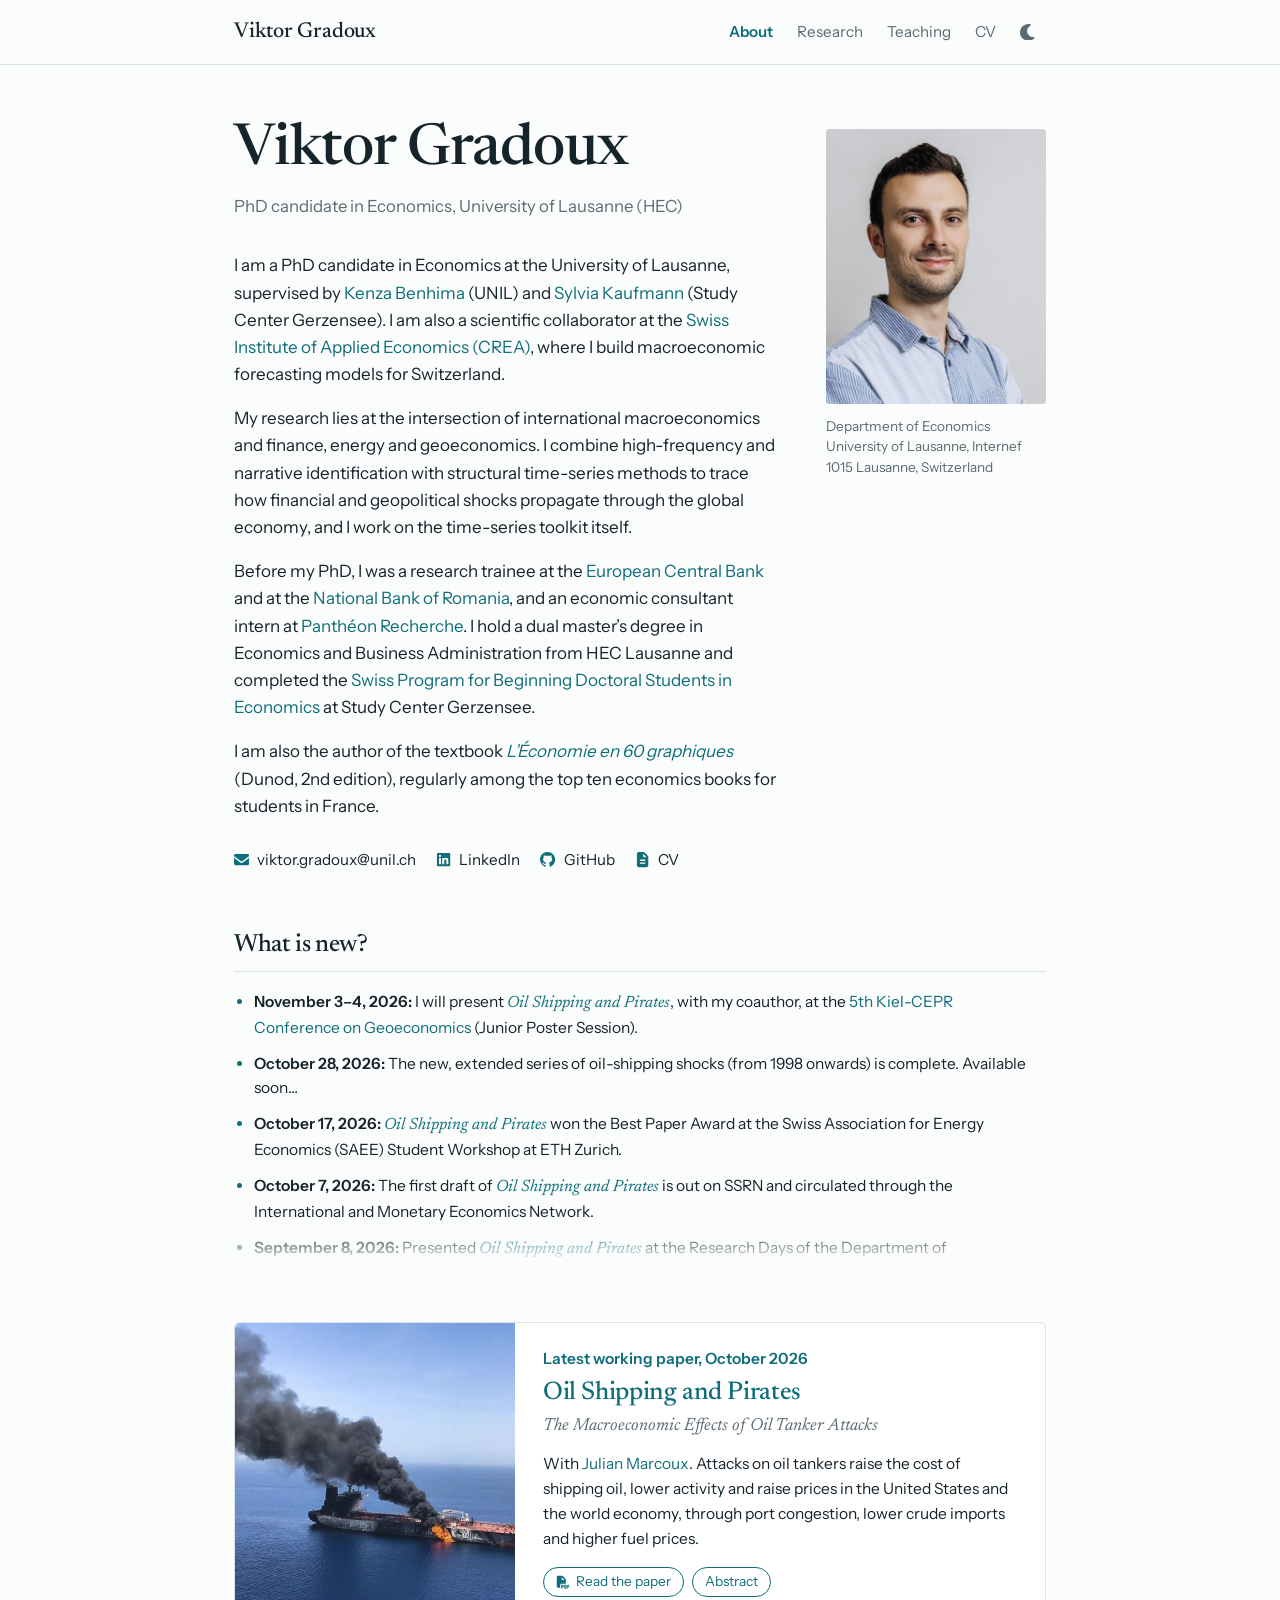
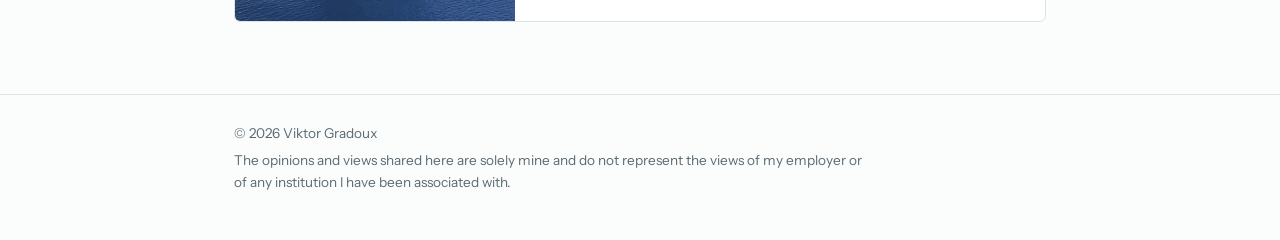
==== commit a2068b6c: "Landing page: add scrollable 'What is new?' news section Co-Authored-By: Claude Opus 5.5 <noreply@an" ====
--- a/docs/index.html
+++ b/docs/index.html
@@ -84,6 +84,22 @@
         </div>
       </div>
 
+      <section class="news" aria-labelledby="news-title">
+        <h2 id="news-title" class="news-title">What is new?</h2>
+        <!-- News: newest first. Each item is one <li>; the box scrolls once the list is long. -->
+        <div class="news-scroll" tabindex="0" role="region" aria-label="News, scrollable">
+          <ul class="news-list">
+            <li><strong>November 3–4, 2026:</strong> I will present <a href="research.html#oil-shipping"><em>Oil Shipping and Pirates</em></a>, with my coauthor, at the <a href="https://cepr.org/events/5th-kiel-cepr-conference-geoeconomics">5th Kiel-CEPR Conference on Geoeconomics</a> (Junior Poster Session).</li>
+            <li><strong>October 28, 2026:</strong> The new, extended series of oil-shipping shocks (from 1998 onwards) is complete. Available soon…</li>
+            <li><strong>October 17, 2026:</strong> <a href="research.html#oil-shipping"><em>Oil Shipping and Pirates</em></a> won the Best Paper Award at the Swiss Association for Energy Economics (SAEE) Student Workshop at ETH Zurich.</li>
+            <li><strong>October 7, 2026:</strong> The first draft of <a href="assets/files/Gradoux_Marcoux_Oil_Shipping_and_Pirates.pdf"><em>Oil Shipping and Pirates</em></a> is out on SSRN and circulated through the International and Monetary Economics Network.</li>
+            <li><strong>September 8, 2026:</strong> Presented <a href="research.html#oil-shipping"><em>Oil Shipping and Pirates</em></a> at the Research Days of the Department of Economics, University of Lausanne.</li>
+            <li><strong>August 24–28, 2026:</strong> Attended, with my coauthor, the <a href="https://www.ugent.be/eb/economics/en/news-events/news/summerschoolmacro2026">Empirical Macroeconomics Summer School</a> at Ghent University and its BVAR course taught by Christiane Baumeister, with great early-stage feedback on our work. Best summer school ever!</li>
+            <li><strong>June 1, 2026:</strong> Guest visitor at the Department of Economics (Chair of Economics), University of Basel, hosted by <a href="https://wwz.unibas.ch/en/persons/sarah-lein/">Sarah Lein</a>.</li>
+          </ul>
+        </div>
+      </section>
+
       <section class="featured" aria-labelledby="featured-title">
         <img src="assets/img/oil-tanker.jpg" alt="An oil tanker on fire at sea, with black smoke rising" loading="lazy">
         <div class="featured-body">
--- a/docs/assets/css/style.css
+++ b/docs/assets/css/style.css
@@ -246,6 +246,30 @@
   .about-role { margin-bottom: 24px; }
 }
 
+/* "What is new?" news box on the About page: scrolls once the list is long */
+.news { margin-top: 56px; }
+.news-title {
+  font-size: 1.55rem;
+  margin: 0 0 14px;
+  padding-bottom: 10px;
+  border-bottom: 1px solid var(--rule);
+}
+.news-scroll {
+  max-height: 17.5rem;
+  overflow-y: auto;
+  padding: 4px 16px 4px 0;
+  scrollbar-width: thin;
+  scrollbar-color: var(--rule) transparent;
+  -webkit-mask-image: linear-gradient(to bottom, #000 85%, transparent);
+          mask-image: linear-gradient(to bottom, #000 85%, transparent);
+}
+.news-scroll:focus-visible { outline: 2px solid var(--accent); outline-offset: 4px; border-radius: 3px; }
+.news-list { list-style: disc; margin: 0; padding: 0 0 2.5rem 1.2em; }
+.news-list li { margin: 0 0 0.75em; font-size: 0.97rem; line-height: 1.55; }
+.news-list li::marker { color: var(--accent); }
+.news-list strong { font-weight: 600; color: var(--ink); }
+.news-list em { font-family: var(--serif); font-size: 1.06em; }
+
 /* Featured paper on the About page */
 .featured {
   margin-top: 56px;
@@ -404,3 +428,23 @@
 @media (prefers-reduced-motion: reduce) {
   * { transition: none !important; animation: none !important; }
 }
+
+/* link to course material, shown under the course name */
+.course-sub { display: block; margin-top: 4px; font-family: var(--sans); font-size: 0.9rem; line-height: 1.4; color: var(--accent); text-decoration: none; }
+.course-sub:hover { color: var(--accent-ink); text-decoration: underline; }
+
+/* course level (BSc / MSc), after the course name */
+.course-level { font-family: var(--sans); font-size: 0.86rem; color: var(--muted); white-space: nowrap; }
+
+/* gold tanker: best paper award (Research, "Presented at") */
+.award { color: #b07f0c; }
+@media (prefers-color-scheme: dark) { :root:not([data-theme="light"]) .award { color: #e2b84a; } }
+:root[data-theme="dark"] .award { color: #e2b84a; }
+.award .tanker { display: inline-block; width: 1.9em; height: 0.76em; vertical-align: baseline; }
+.talks .award { margin-left: 2px; white-space: nowrap; }
+.talks .nobr { white-space: nowrap; }
+.talks .award .tanker { vertical-align: 0.22em; }
+.talks-note .award { color: #b07f0c; margin-right: 5px; }
+@media (prefers-color-scheme: dark) { :root:not([data-theme="light"]) .talks-note .award { color: #e2b84a; } }
+:root[data-theme="dark"] .talks-note .award { color: #e2b84a; }
+.talks-note + .talks-note { margin-top: 4px; }
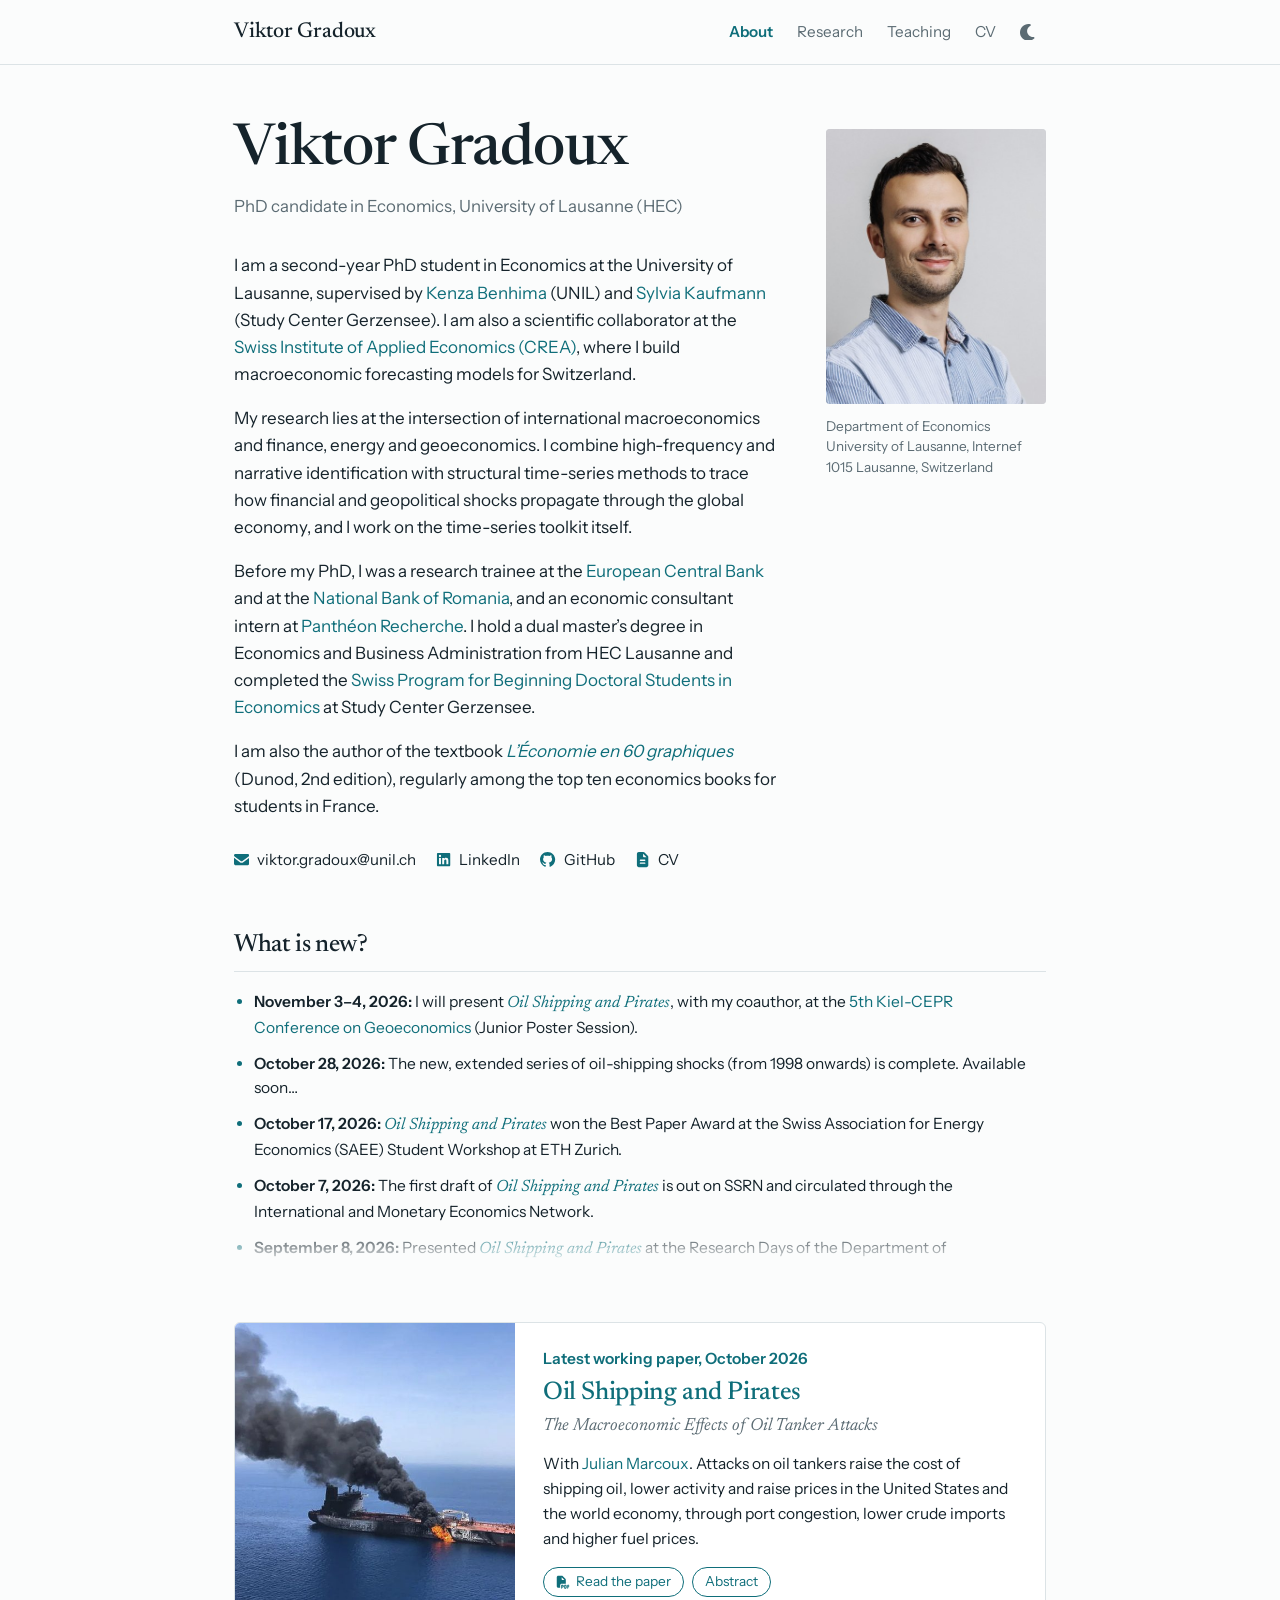
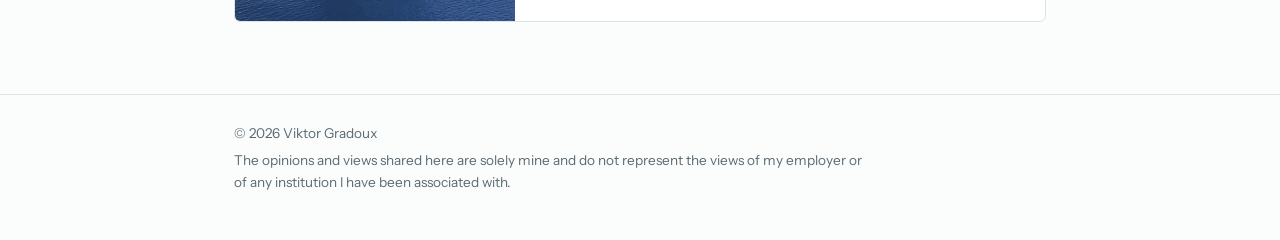
==== commit 951ed881: "Second-year PhD student; Gerzensee Alumni Conference (scheduled)" ====
--- a/docs/index.html
+++ b/docs/index.html
@@ -64,7 +64,7 @@
         <div class="about-text">
 <!-- Biography: plain Markdown, edit freely. -->
 <div class="bio">
-<p>I am a PhD candidate in Economics at the University of Lausanne, supervised by <a href="https://sites.google.com/site/benhimakenza/">Kenza Benhima</a> (UNIL) and <a href="https://szgerzensee.ch/about/staff/sylvia-kaufmann">Sylvia Kaufmann</a> (Study Center Gerzensee). I am also a scientific collaborator at the <a href="https://www.unil.ch/crea/fr/home/menuinst/a-propos/nos-membres.html">Swiss Institute of Applied Economics (CREA)</a>, where I build macroeconomic forecasting models for Switzerland.</p>
+<p>I am a second-year PhD student in Economics at the University of Lausanne, supervised by <a href="https://sites.google.com/site/benhimakenza/">Kenza Benhima</a> (UNIL) and <a href="https://szgerzensee.ch/about/staff/sylvia-kaufmann">Sylvia Kaufmann</a> (Study Center Gerzensee). I am also a scientific collaborator at the <a href="https://www.unil.ch/crea/fr/home/menuinst/a-propos/nos-membres.html">Swiss Institute of Applied Economics (CREA)</a>, where I build macroeconomic forecasting models for Switzerland.</p>
 <p>My research lies at the intersection of international macroeconomics and finance, energy and geoeconomics. I combine high-frequency and narrative identification with structural time-series methods to trace how financial and geopolitical shocks propagate through the global economy, and I work on the time-series toolkit itself.</p>
 <p>Before my PhD, I was a research trainee at the <a href="https://www.ecb.europa.eu/home/html/index.en.html">European Central Bank</a> and at the <a href="https://www.bnr.ro/National-Bank-of-Romania-1144-Mobile.aspx">National Bank of Romania</a>, and an economic consultant intern at <a href="https://www.pantheon-recherche.com/">Panthéon Recherche</a>. I hold a dual master’s degree in Economics and Business Administration from HEC Lausanne and completed the <a href="https://szgerzensee.ch/courses/swiss-program-for-beginning-doctoral-students-in-economics/alumni-1">Swiss Program for Beginning Doctoral Students in Economics</a> at Study Center Gerzensee.</p>
 <p>I am also the author of the textbook <a href="https://www.dunod.com/prepas-concours/economie-en-60-graphiques-pour-reussir-vos-concours"><em>L’Économie en 60 graphiques</em></a> (Dunod, 2nd edition), regularly among the top ten economics books for students in France.</p>
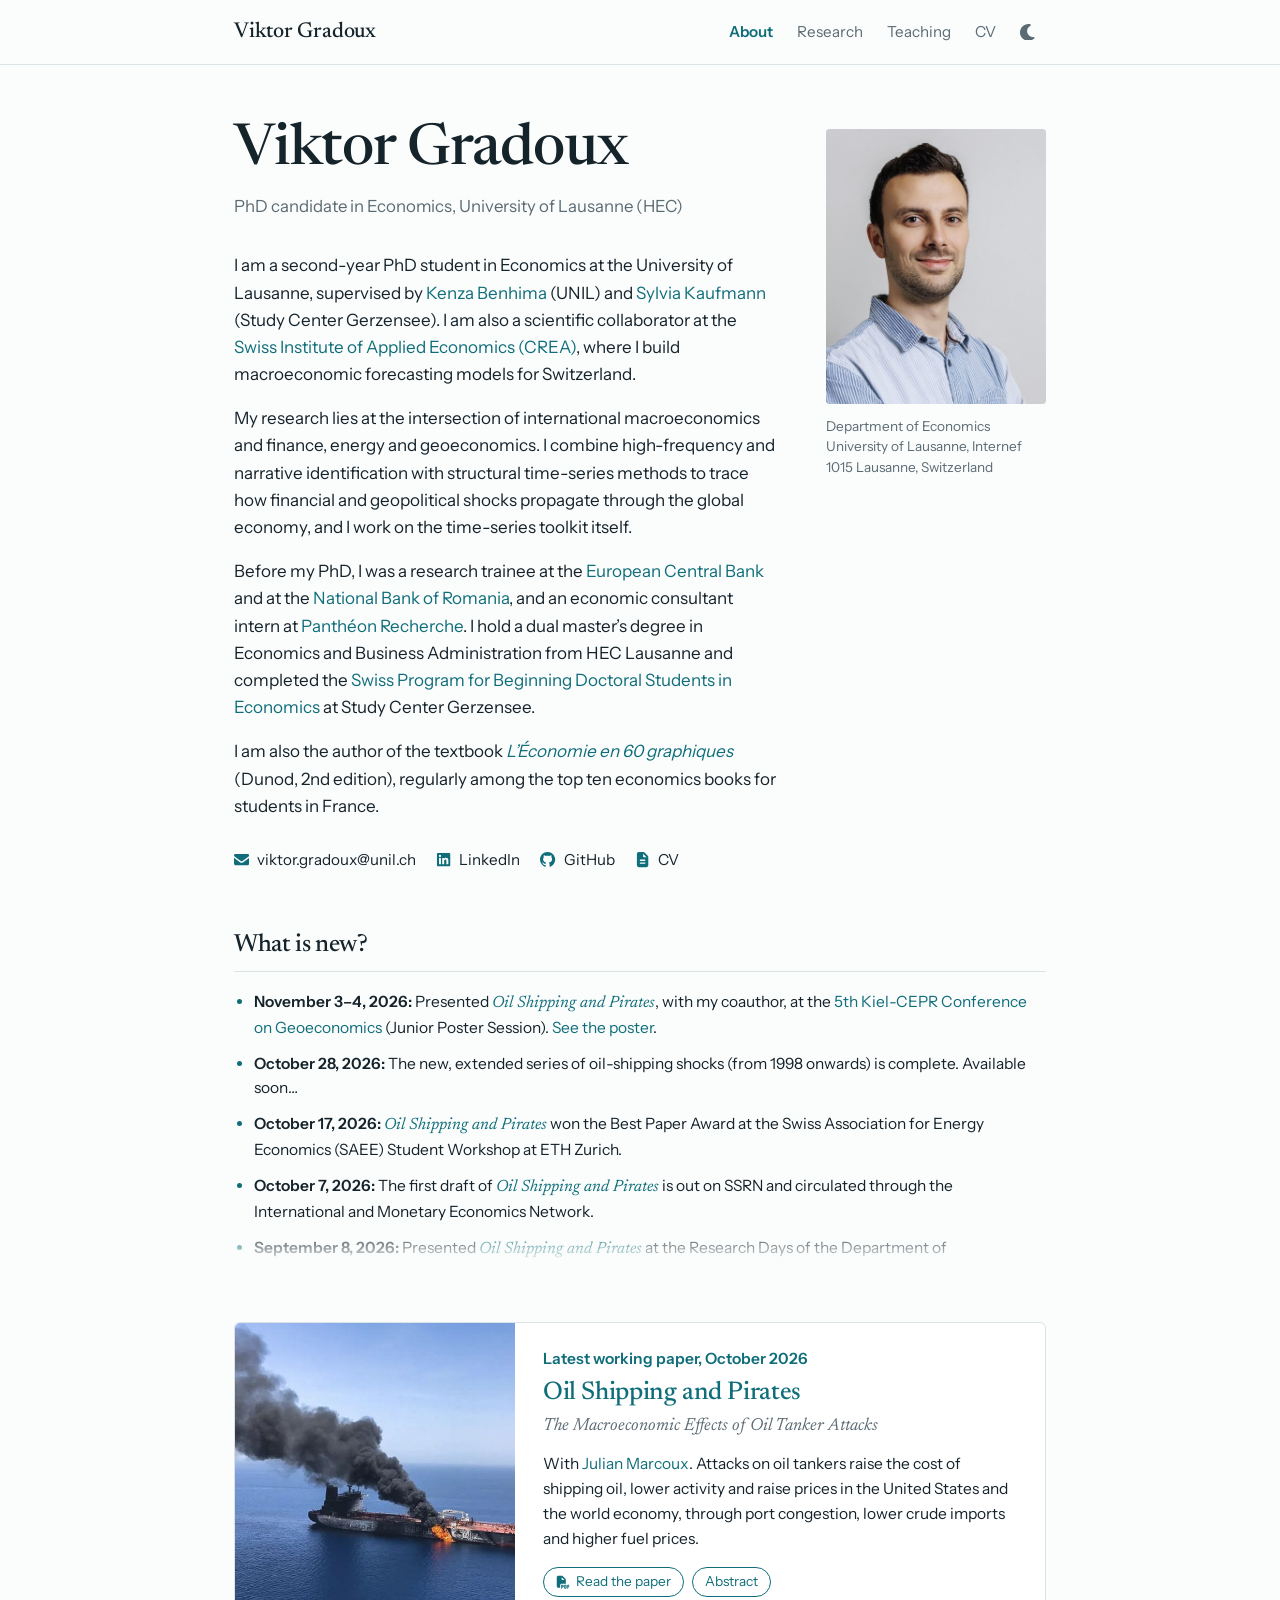
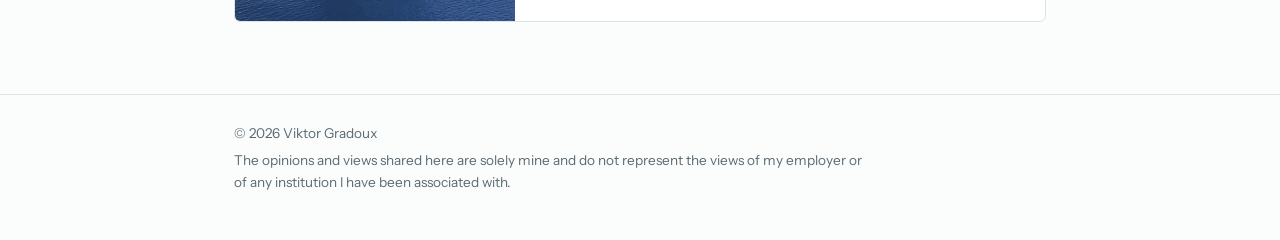
==== commit a003eeaa: "Research: Kiel-CEPR poster button and conference photo" ====
--- a/docs/index.html
+++ b/docs/index.html
@@ -89,7 +89,7 @@
         <!-- News: newest first. Each item is one <li>; the box scrolls once the list is long. -->
         <div class="news-scroll" tabindex="0" role="region" aria-label="News, scrollable">
           <ul class="news-list">
-            <li><strong>November 3–4, 2026:</strong> I will present <a href="research.html#oil-shipping"><em>Oil Shipping and Pirates</em></a>, with my coauthor, at the <a href="https://cepr.org/events/5th-kiel-cepr-conference-geoeconomics">5th Kiel-CEPR Conference on Geoeconomics</a> (Junior Poster Session).</li>
+            <li><strong>November 3–4, 2026:</strong> Presented <a href="research.html#oil-shipping"><em>Oil Shipping and Pirates</em></a>, with my coauthor, at the <a href="https://cepr.org/events/5th-kiel-cepr-conference-geoeconomics">5th Kiel-CEPR Conference on Geoeconomics</a> (Junior Poster Session). <a href="assets/files/Gradoux_Marcoux_Kiel-CEPR_poster.pdf">See the poster</a>.</li>
             <li><strong>October 28, 2026:</strong> The new, extended series of oil-shipping shocks (from 1998 onwards) is complete. Available soon…</li>
             <li><strong>October 17, 2026:</strong> <a href="research.html#oil-shipping"><em>Oil Shipping and Pirates</em></a> won the Best Paper Award at the Swiss Association for Energy Economics (SAEE) Student Workshop at ETH Zurich.</li>
             <li><strong>October 7, 2026:</strong> The first draft of <a href="assets/files/Gradoux_Marcoux_Oil_Shipping_and_Pirates.pdf"><em>Oil Shipping and Pirates</em></a> is out on SSRN and circulated through the International and Monetary Economics Network.</li>
--- a/docs/assets/css/style.css
+++ b/docs/assets/css/style.css
@@ -448,3 +448,13 @@
 @media (prefers-color-scheme: dark) { :root:not([data-theme="light"]) .talks-note .award { color: #e2b84a; } }
 :root[data-theme="dark"] .talks-note .award { color: #e2b84a; }
 .talks-note + .talks-note { margin-top: 4px; }
+
+/* Presentation panel with a conference photo on the left */
+.talks-with-photo:not([hidden]) { display: grid; grid-template-columns: minmax(120px, 190px) 1fr; gap: 22px; align-items: start; }
+.talks-photo { margin: 0; }
+.talks-photo img { display: block; width: 100%; height: auto; border-radius: 4px; border: 1px solid var(--rule); }
+.talks-photo figcaption { margin-top: 6px; font-size: 0.78rem; line-height: 1.35; color: var(--muted); }
+@media (max-width: 560px) {
+  .talks-with-photo:not([hidden]) { grid-template-columns: 1fr; }
+  .talks-photo { max-width: 220px; }
+}
